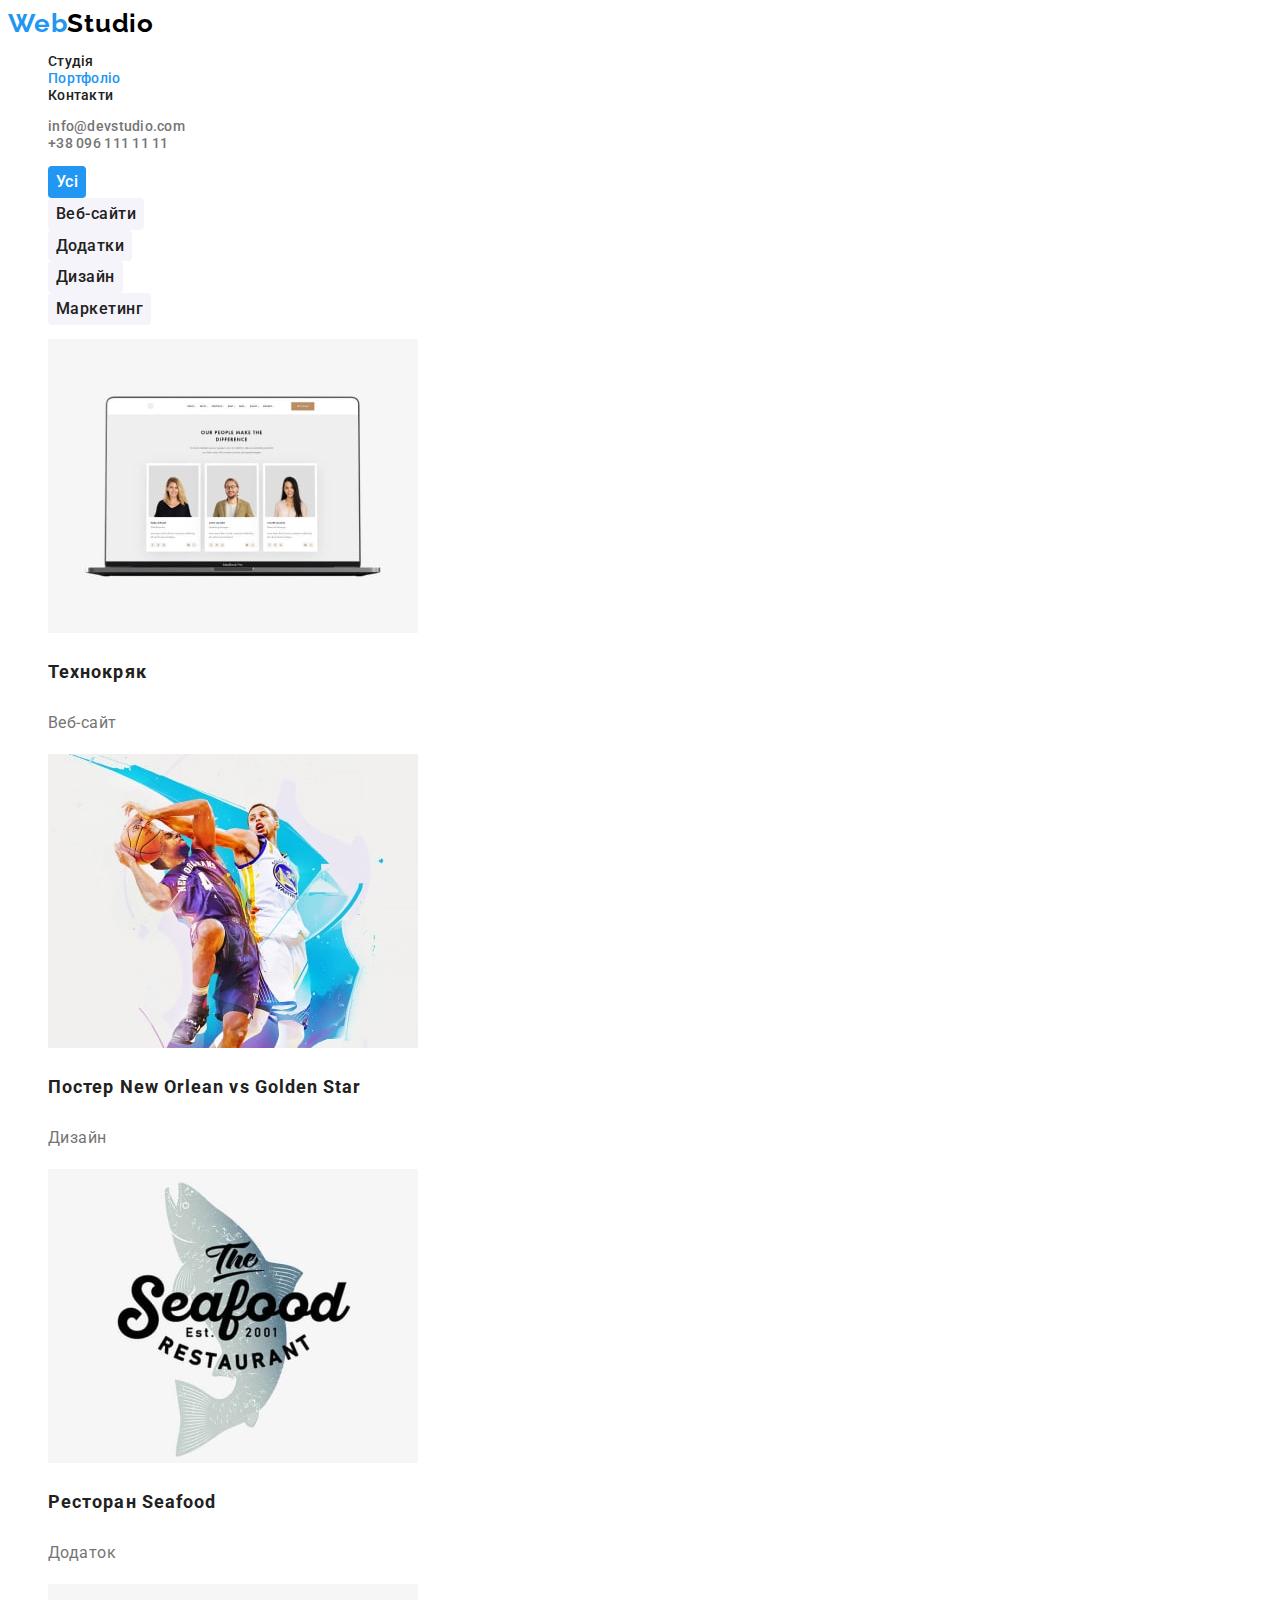
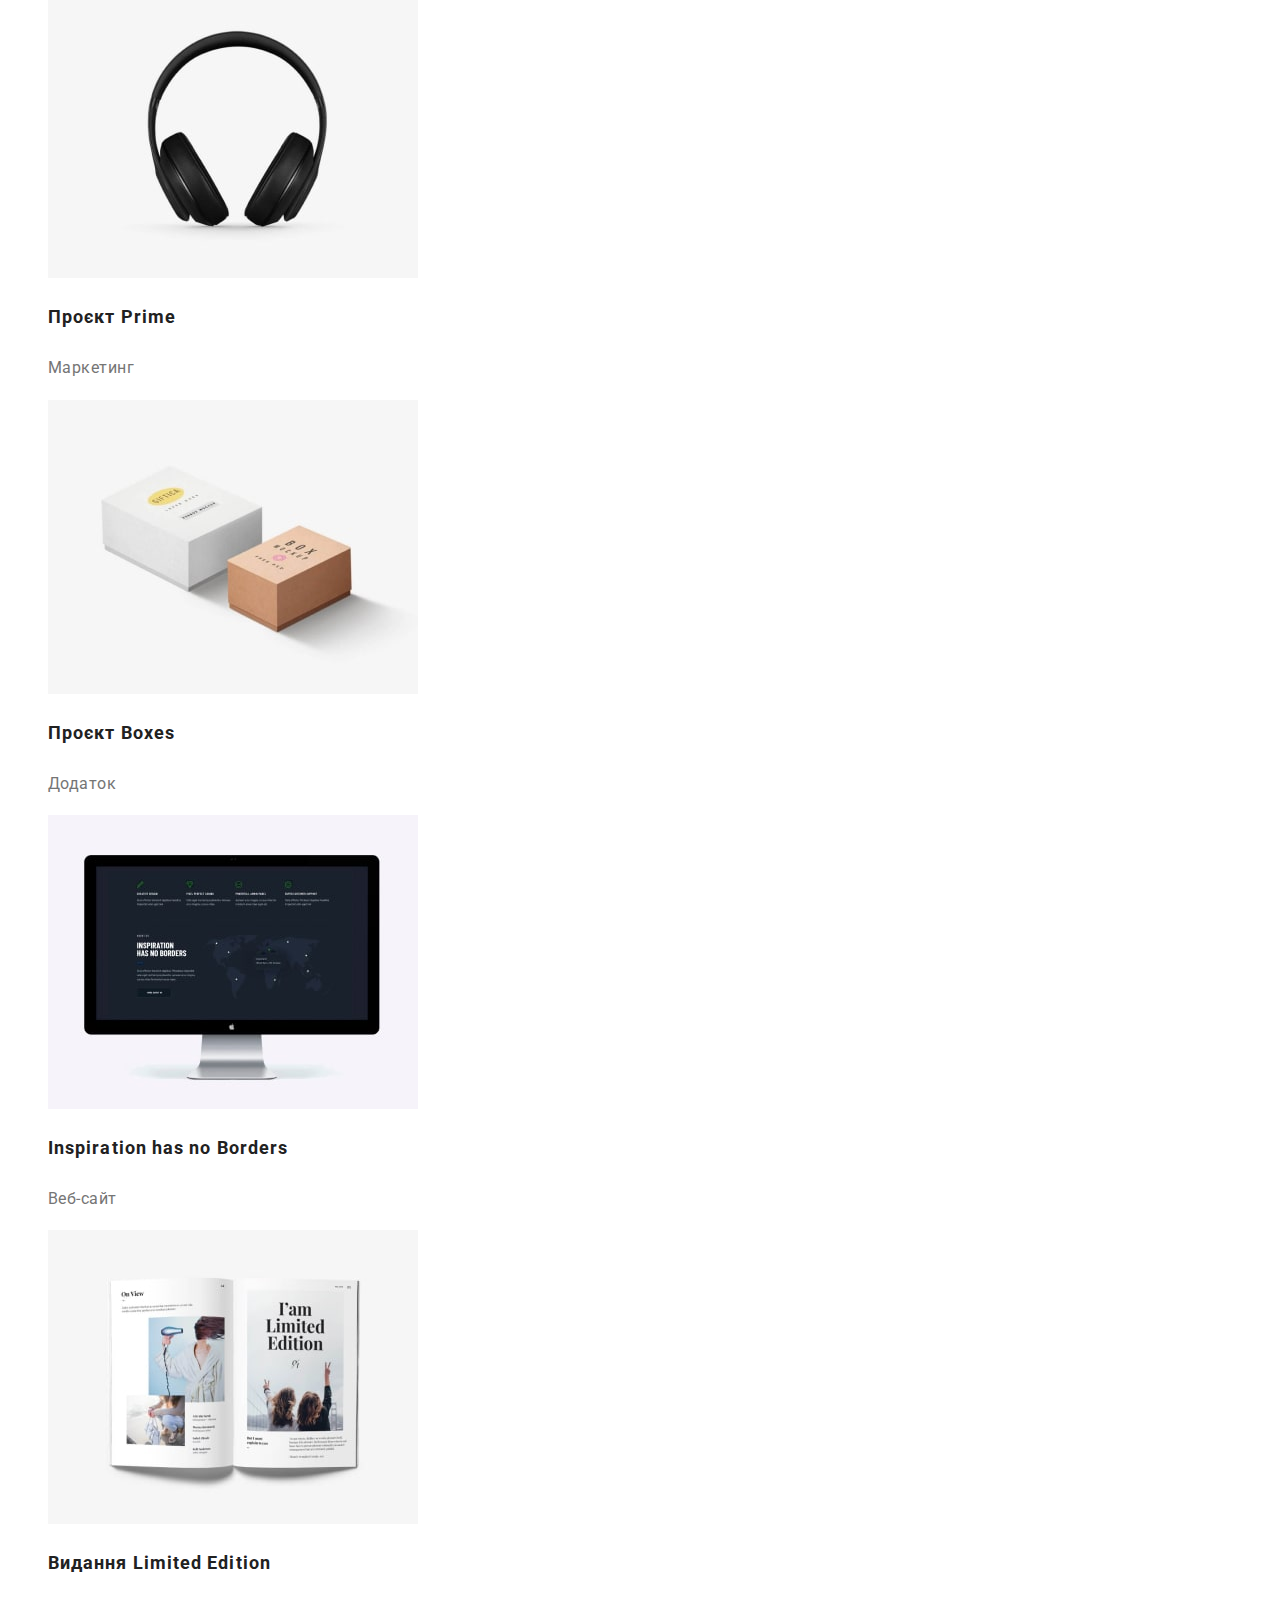
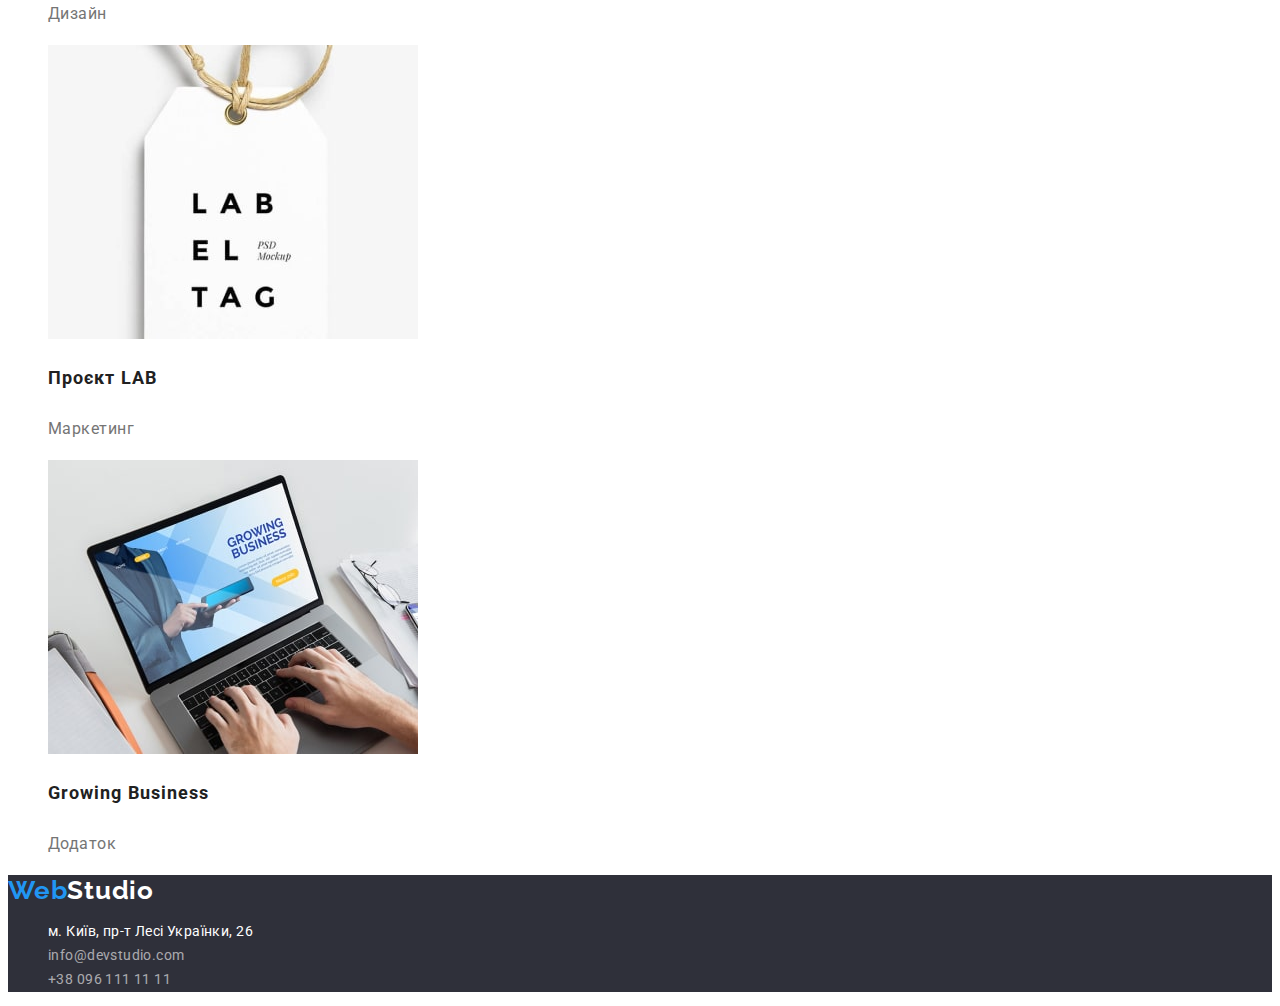
==== portfolio.html @ 42a75d91 "Initial commit" ====
<!DOCTYPE html>
<html lang="uk">
  <head>
    <meta charset="UTF-8" />
    <meta http-equiv="X-UA-Compatible" content="IE=edge" />
    <meta name="viewport" content="width=device-width, initial-scale=1.0" />
    <title>Portfolio</title>
    <link rel="preconnect" href="https://fonts.googleapis.com" />
    <link rel="preconnect" href="https://fonts.gstatic.com" crossorigin />
    <link
      href="https://fonts.googleapis.com/css2?family=Raleway:wght@700&family=Roboto:wght@400;500;700;900&display=swap"
      rel="stylesheet"
    />
    <link rel="stylesheet" href="./css/styles.css" />
  </head>
  <body>
    <!-- header -->

    <header class="header">
      <nav>
        <a class="logo link" href="./index.html"
          >Web<span class="logo-header">Studio</span></a
        >
        <ul class="nav-list list">
          <li class="nav-item">
            <a href="./index.html" class="nav-link link">Студія</a>
          </li>
          <li class="nav-item">
            <a href="./portfolio.html" class="nav-link link current"
              >Портфоліо</a
            >
          </li>
          <li class="nav-item">
            <a href="" class="nav-link link">Контакти</a>
          </li>
        </ul>
      </nav>

      <ul class="nav-list list">
        <li>
          <a href="mailto:info@devstudio.com" class="header-contacts link"
            >info@devstudio.com</a
          >
        </li>
        <li>
          <a href="tel:+380961111111" class="header-contacts link"
            >+38 096 111 11 11</a
          >
        </li>
      </ul>
    </header>

    <!-- main -->

    <main>
      <section class="filter-buttons">
        <h1 hidden>Buttons</h1>
        <ul class="nav-list list">
          <li><button class="filter-btn active" type="button">Усі</button></li>
          <li>
            <button class="filter-btn" type="button">Веб-сайти</button>
          </li>
          <li><button class="filter-btn" type="button">Додатки</button></li>
          <li><button class="filter-btn" type="button">Дизайн</button></li>
          <li><button class="filter-btn" type="button">Маркетинг</button></li>
        </ul>

        <ul class="nav-list list">
          <li>
            <img
              src="./images/portfolio/portfolio1.jpg"
              alt="portfolio"
              width="370"
              height="294"
            />
            <h3 class="filter-title">Технокряк</h3>
            <p class="filter-info">Веб-сайт</p>
          </li>
          <li>
            <img
              src="./images/portfolio/portfolio2.jpg"
              alt="portfolio"
              width="370"
              height="294"
            />
            <h3 lang="en" class="filter-title">
              Постер New Orlean vs Golden Star
            </h3>
            <p class="filter-info">Дизайн</p>
          </li>
          <li>
            <img
              src="./images/portfolio/portfolio3.jpg"
              alt="portfolio"
              width="370"
              height="294"
            />
            <h3 lang="en" class="filter-title">Ресторан Seafood</h3>
            <p class="filter-info">Додаток</p>
          </li>
          <li>
            <img
              src="./images/portfolio/portfolio4.jpg"
              alt="portfolio"
              width="370"
              height="294"
            />
            <h3 lang="en" class="filter-title">Проєкт Prime</h3>
            <p class="filter-info">Маркетинг</p>
          </li>
          <li>
            <img
              src="./images/portfolio/portfolio5.jpg"
              alt="portfolio"
              width="370"
              height="294"
            />
            <h3 lang="en" class="filter-title">Проєкт Boxes</h3>
            <p class="filter-info">Додаток</p>
          </li>
          <li>
            <img
              src="./images/portfolio/portfolio6.jpg"
              alt="portfolio"
              width="370"
              height="294"
            />
            <h3 lang="en" class="filter-title">Inspiration has no Borders</h3>
            <p class="filter-info">Веб-сайт</p>
          </li>
          <li>
            <img
              src="./images/portfolio/portfolio7.jpg"
              alt="portfolio"
              width="370"
              height="294"
            />
            <h3 lang="en" class="filter-title">Видання Limited Edition</h3>
            <p class="filter-info">Дизайн</p>
          </li>
          <li>
            <img
              src="./images/portfolio/portfolio8.jpg"
              alt="portfolio"
              width="370"
              height="294"
            />
            <h3 lang="en" class="filter-title">Проєкт LAB</h3>
            <p class="filter-info">Маркетинг</p>
          </li>
          <li>
            <img
              src="./images/portfolio/portfolio9.jpg"
              alt="portfolio"
              width="370"
              height="294"
            />
            <h3 lang="en" class="filter-title">Growing Business</h3>
            <p class="filter-info">Додаток</p>
          </li>
        </ul>
      </section>
    </main>

    <!-- footer -->

    <footer class="footer">
      <a class="logo link" href="./index.html"
        >Web<span class="logo-footer">Studio</span></a
      >
      <address style="font-style: normal">
        <ul class="nav-list list">
          <li>
            <a
              class="footer-address link"
              href="https://goo.gl/maps/vNX5dQd5ckoSvN4Q9"
              target="_blank"
              rel="noopener noreferrer nofollow"
              >м. Київ, пр-т Лесі Українки, 26</a
            >
          </li>

          <li>
            <a href="mailto:info@devstudio.com" class="footer-contacts link"
              >info@devstudio.com</a
            >
          </li>

          <li>
            <a href="tel:+380961111111" class="footer-contacts link"
              >+38 096 111 11 11</a
            >
          </li>
        </ul>
      </address>
    </footer>
  </body>
</html>
---- css/styles.css ----
/* -----------body-fonts---------- */

body {
  font-family: "Roboto", Verdana, sans-serif;
  color: var(--text-color);
  font-size: 14px;
  background-color: var(--hat-color);
}

:root {
  --attention-color: #2196f3;
  --text-color: #212121;
  --hat-color: #ffffff;
  --feature-color: #757575;
}

.list {
  list-style: none;
}

.link {
  text-decoration: none;
}
/* ----------body-fonts---------- */

/* ----------header---------- */

.header {
  background: var(--hat-color);
}

.logo {
  font-family: "Raleway";
  font-style: normal;
  font-weight: 700;
  font-size: 26px;
  line-height: 1.19;

  letter-spacing: 0.03em;

  color: var(--attention-color);
}

.logo-header {
  color: #000000;
}

.nav-link {
  font-weight: 500;
  line-height: 1.14;
  letter-spacing: 0.02em;

  color: var(--text-color);
}

.nav-link:hover,
.nav-link:focus,
.header-contacts:hover,
.header-contacts:focus,
.current {
  color: var(--attention-color);
}

.header-contacts {
  font-weight: 500;
  line-height: 1.14;
  letter-spacing: 0.02em;

  color: var(--feature-color);
}

/* ----------header---------- */

/* -------------hero----------- */

.hero {
  background: #2f303a;
}
.hero-title {
  font-weight: 900;
  font-size: 44px;
  line-height: 1.36;
  letter-spacing: 0.06em;
  text-transform: uppercase;

  color: var(--hat-color);
}

.hero-btn {
  font-weight: 700;
  font-size: 16px;
  line-height: 1.88;

  display: flex;
  align-items: center;
  text-align: center;
  letter-spacing: 0.06em;
  cursor: pointer;

  color: var(--hat-color);
}

.hero-btn {
  background: var(--attention-color);
  box-shadow: 0px 4px 4px rgba(0, 0, 0, 0.15);
  border-radius: 4px;
  border-color: transparent;
}

.hero-description-title {
  line-height: 1.14;
  font-size: 14px;
  letter-spacing: 0.03em;
  text-transform: uppercase;
}

.hero-description {
  line-height: 1.71;

  letter-spacing: 0.03em;

  color: var(--feature-color);
}
/* -------------hero----------- */

/* ----------occupation---------- */

.section-title {
  font-size: 36px;
  line-height: 1.16;
  text-align: center;
  letter-spacing: 0.03em;
}

/* ----------occupation---------- */

/* ----------team---------- */

.team-name {
  font-weight: 500;
  font-size: 16px;
  line-height: 1.18;
  letter-spacing: 0.03em;
}

.team-position {
  font-size: 16px;
  line-height: 1.18;
  letter-spacing: 0.03em;

  color: var(--feature-color);
}

/* ----------team---------- */

/* ----------footer---------- */

.footer {
  background: #2f303a;
}

.logo-footer {
  color: var(--hat-color);
}

.footer-address {
  line-height: 1.71;

  letter-spacing: 0.03em;

  color: var(--hat-color);
}
.footer-contacts {
  line-height: 1.71;

  letter-spacing: 0.03em;

  color: rgba(255, 255, 255, 0.6);
}

.nav-link:hover,
.nav-link:focus,
.footer-contacts:hover,
.footer-contacts:focus {
  color: var(--attention-color);
}

/* ----------footer---------- */

/* ----------portfolio-html---------- */

.filter-btn {
  font-family: "Roboto", sans-serif;
  font-weight: 500;
  font-size: 16px;
  line-height: 1.62;

  text-align: center;
  letter-spacing: 0.03em;
  cursor: pointer;

  color: var(--text-color);
  background: #f5f4fa;
  border-radius: 4px;
  border-color: transparent;
}

.filter-btn:hover,
.filter-btn:focus {
  background: var(--attention-color);
  color: var(--hat-color);
}
.filter-title {
  font-size: 18px;
  line-height: 2;

  letter-spacing: 0.06em;
}

.filter-info {
  font-size: 16px;
  line-height: 1.88;

  letter-spacing: 0.03em;

  color: var(--feature-color);
}

.filter-btn.active {
  background-color: var(--attention-color);
  color: var(--hat-color);
}
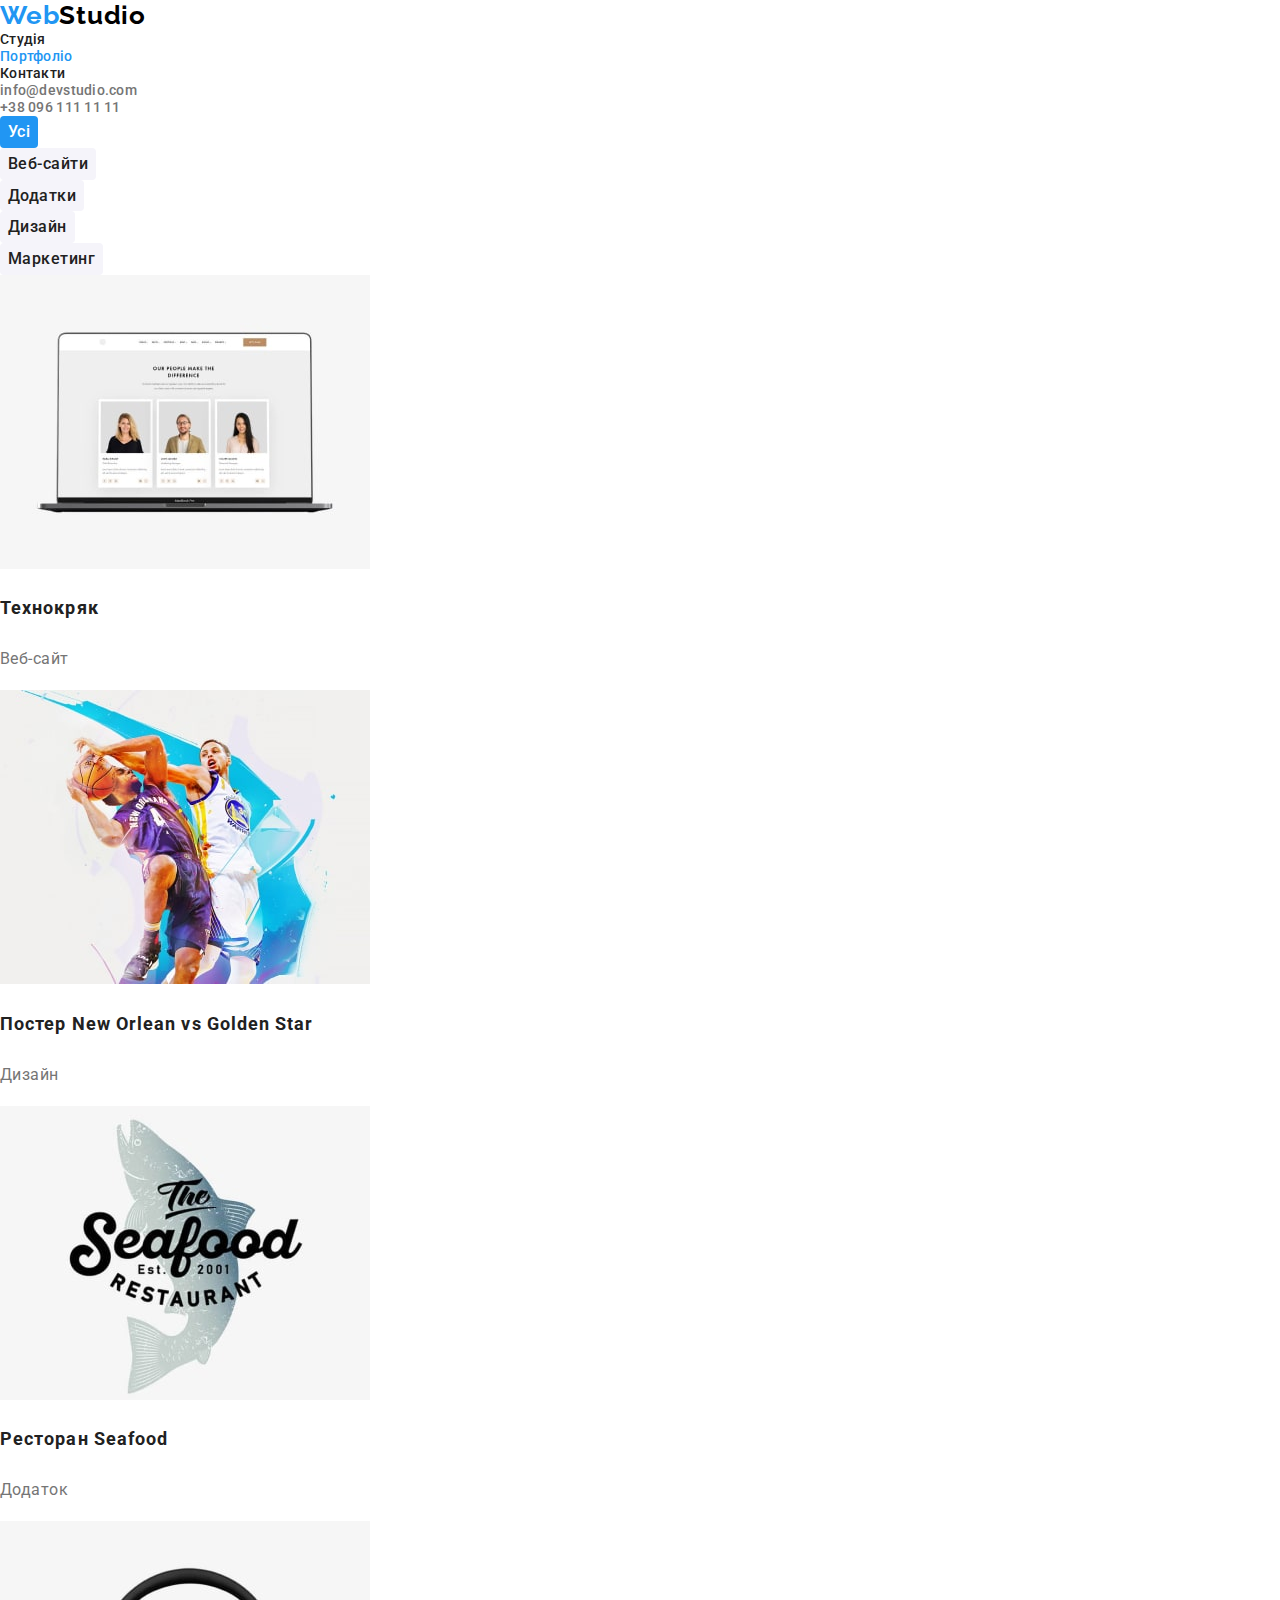
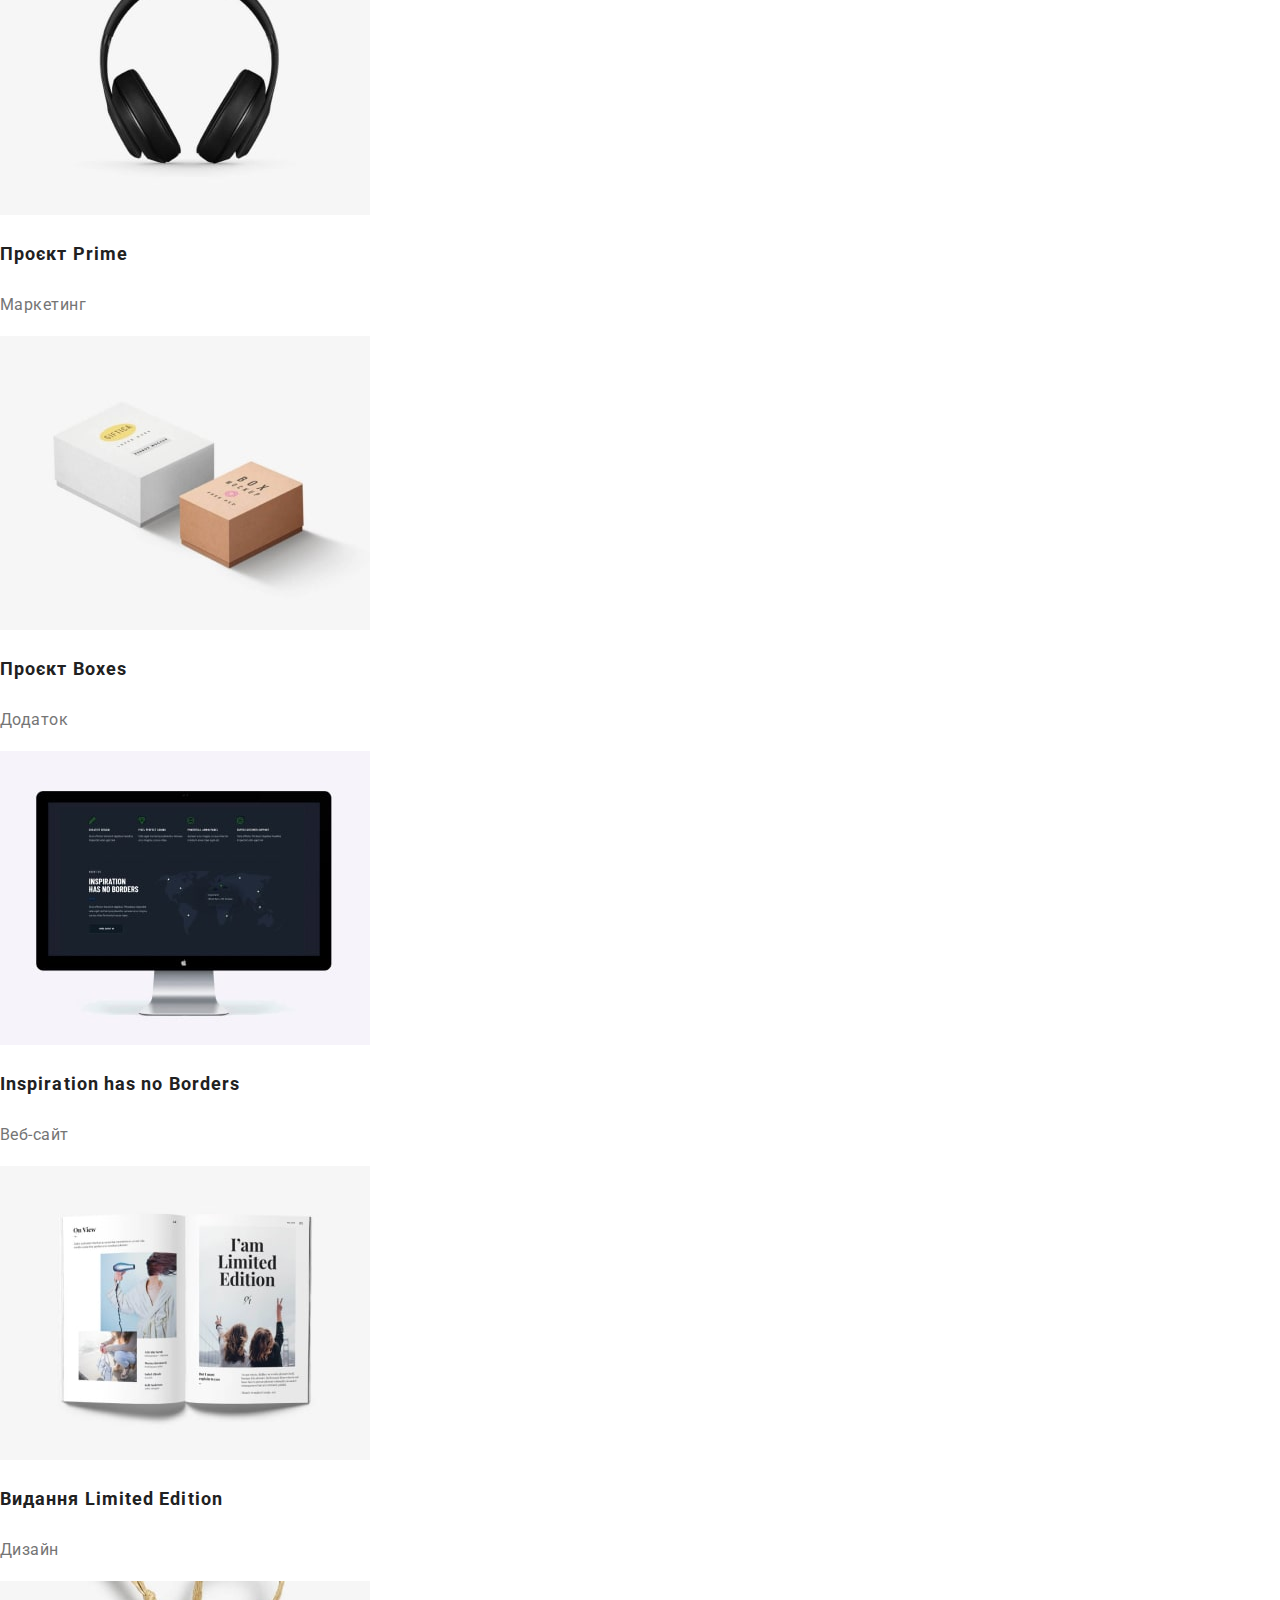
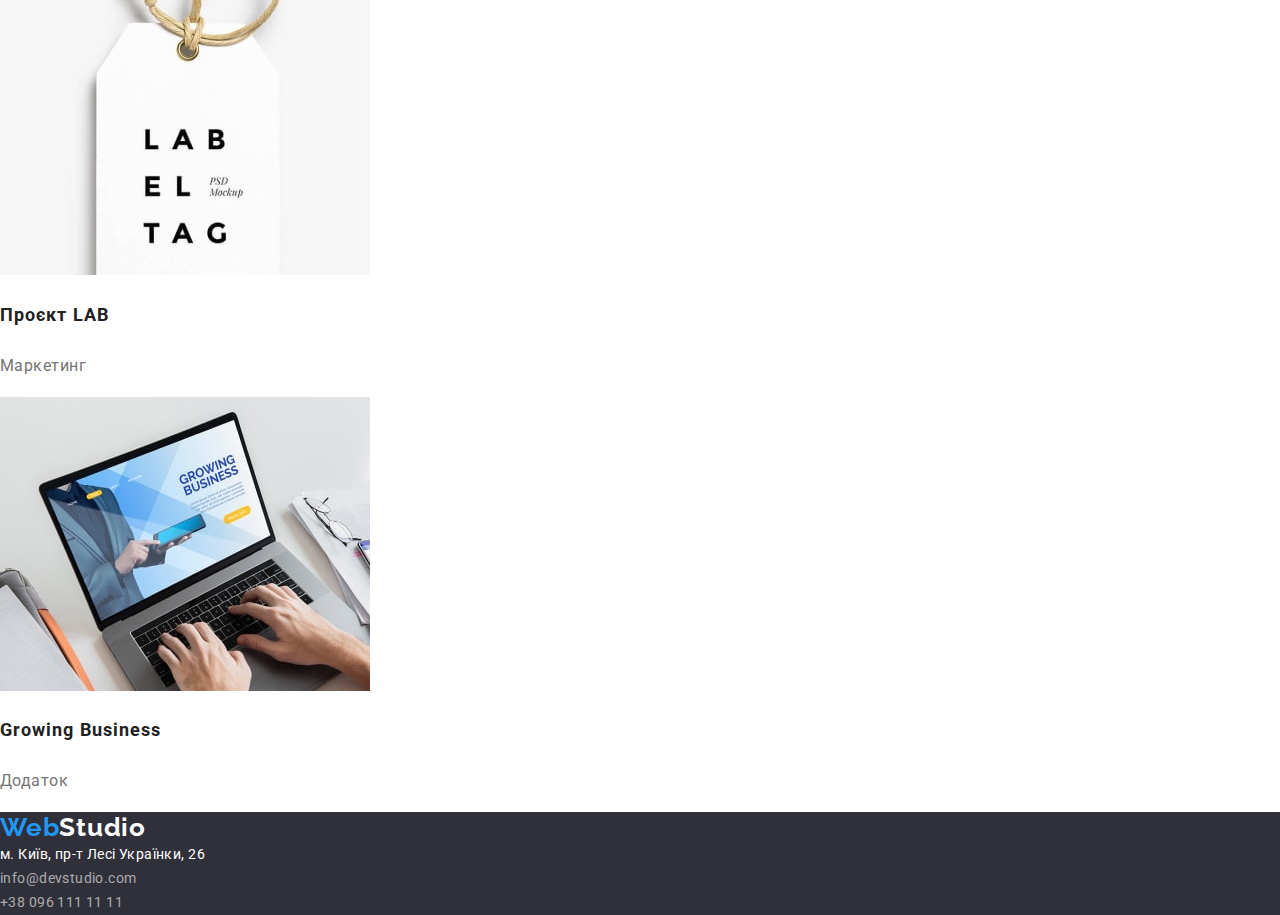
==== commit a23f66c7: "work with div" ====
--- a/portfolio.html
+++ b/portfolio.html
@@ -11,8 +11,15 @@
       href="https://fonts.googleapis.com/css2?family=Raleway:wght@700&family=Roboto:wght@400;500;700;900&display=swap"
       rel="stylesheet"
     />
+    <link
+      rel="stylesheet"
+      href="https://cdnjs.cloudflare.com/ajax/libs/modern-normalize/1.1.0/modern-normalize.min.css"
+    />
     <link rel="stylesheet" href="./css/styles.css" />
   </head>
+
+  <!-- body -->
+
   <body>
     <!-- header -->
 
--- a/css/styles.css
+++ b/css/styles.css
@@ -1,4 +1,13 @@
 /* -----------body-fonts---------- */
+html {
+  box-sizing: border-box;
+}
+
+*,
+*::before,
+*::after {
+  box-sizing: inherit;
+}
 
 body {
   font-family: "Roboto", Verdana, sans-serif;
@@ -15,6 +24,8 @@
 }
 
 .list {
+  padding: 0;
+  margin: 0;
   list-style: none;
 }
 
@@ -75,8 +86,11 @@
 
 .hero {
   background: #2f303a;
+  text-align: center;
 }
 .hero-title {
+  margin-top: 0px;
+  margin-bottom: 30px;
   font-weight: 900;
   font-size: 44px;
   line-height: 1.36;
@@ -87,6 +101,7 @@
 }
 
 .hero-btn {
+  margin-bottom: 294px;
   font-weight: 700;
   font-size: 16px;
   line-height: 1.88;
@@ -99,6 +114,14 @@
 
   color: var(--hat-color);
 }
+
+.container {
+  width: 1200px;
+  margin: auto;
+  padding-left: 15px;
+  padding-right: 15px;
+}
+
 
 .hero-btn {
   background: var(--attention-color);
@@ -108,6 +131,8 @@
 }
 
 .hero-description-title {
+  margin-top: 0;
+  margin-bottom: 10;
   line-height: 1.14;
   font-size: 14px;
   letter-spacing: 0.03em;
@@ -115,6 +140,8 @@
 }
 
 .hero-description {
+  margin-top: 0;
+  margin-bottom: 0;
   line-height: 1.71;
 
   letter-spacing: 0.03em;
@@ -126,6 +153,8 @@
 /* ----------occupation---------- */
 
 .section-title {
+  margin-top: 0;
+  margin-bottom: 50;
   font-size: 36px;
   line-height: 1.16;
   text-align: center;
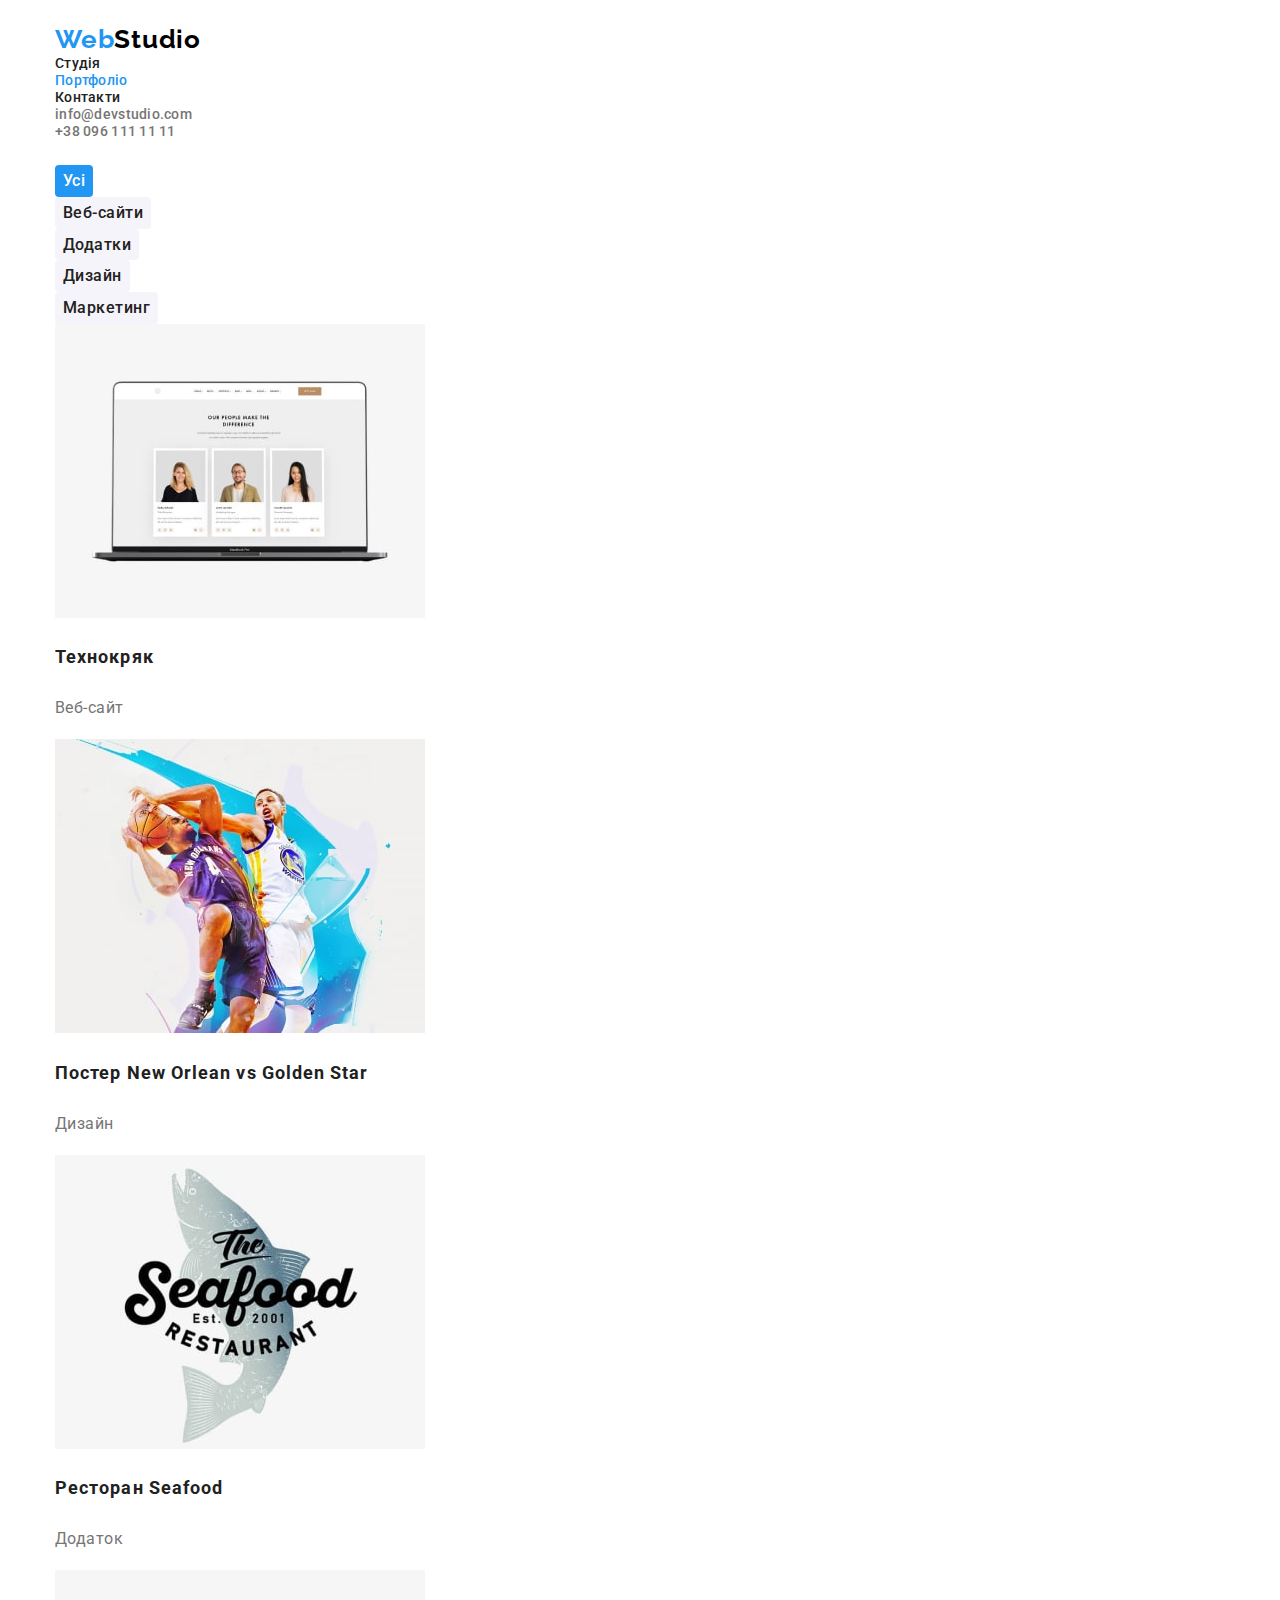
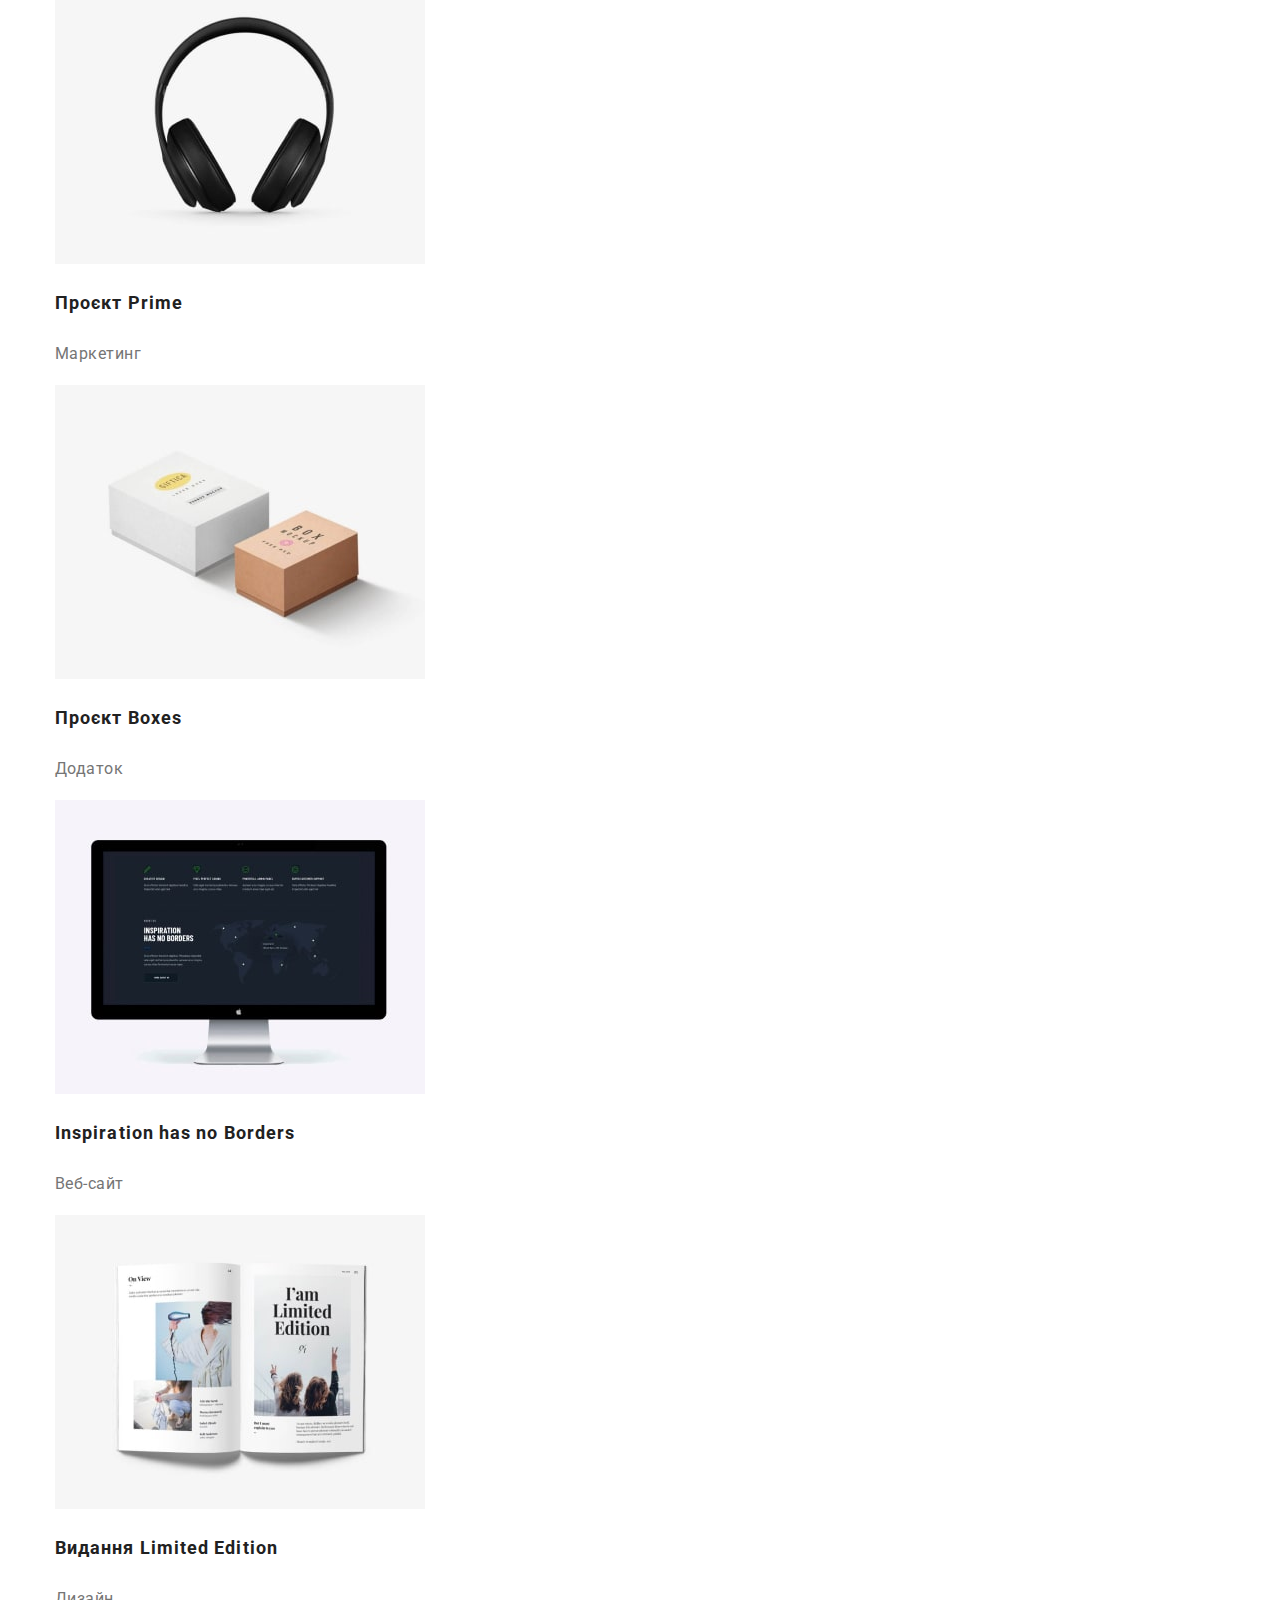
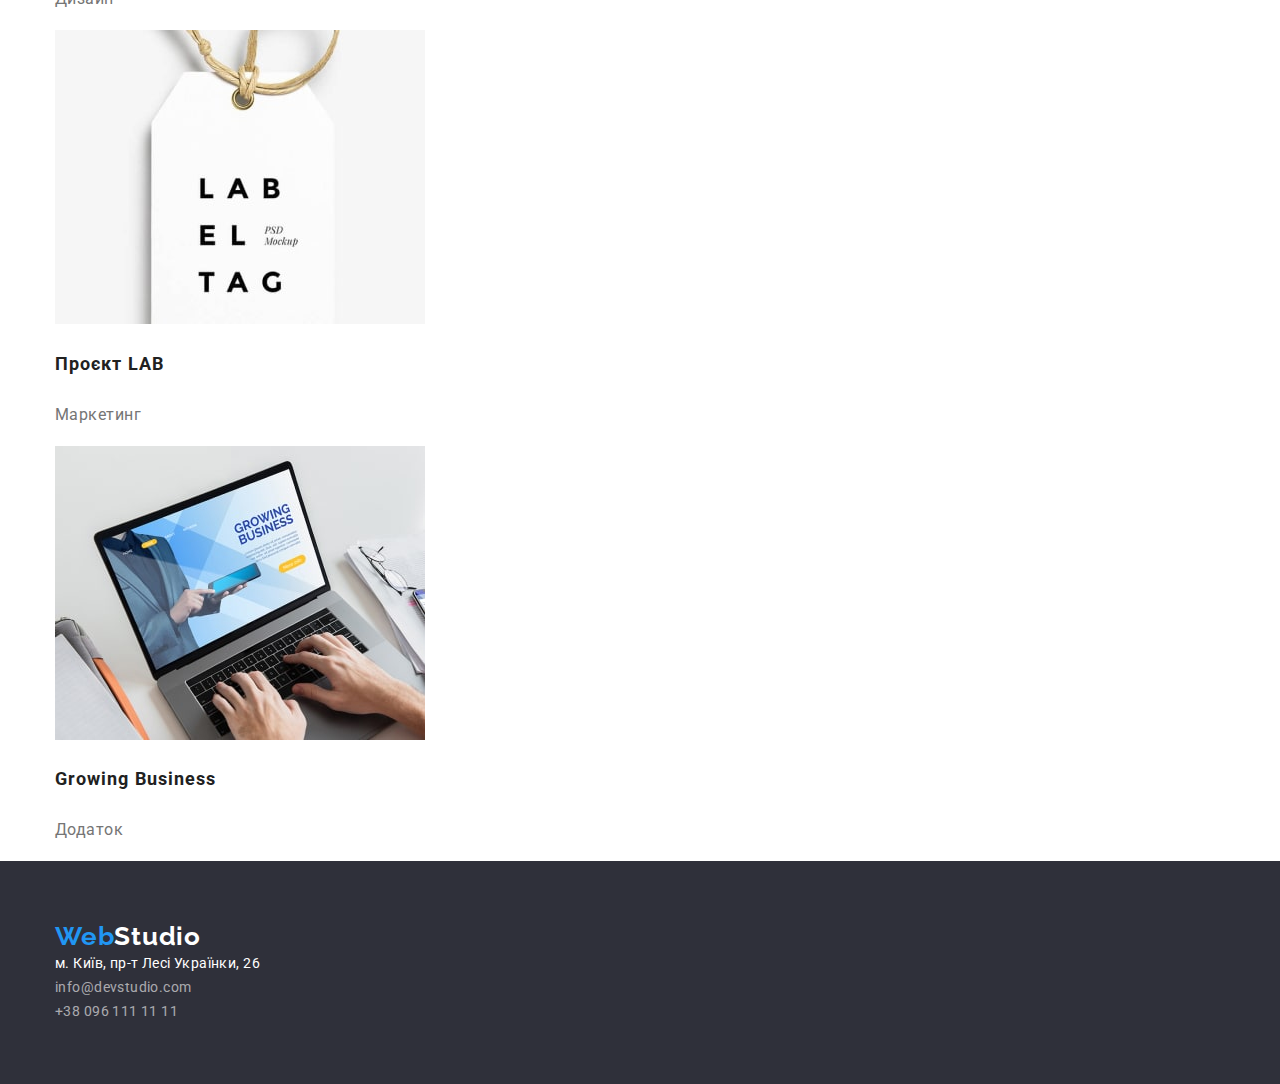
==== commit 2ad5500f: "add div portfolio" ====
--- a/portfolio.html
+++ b/portfolio.html
@@ -24,37 +24,39 @@
     <!-- header -->
 
     <header class="header">
-      <nav>
-        <a class="logo link" href="./index.html"
-          >Web<span class="logo-header">Studio</span></a
-        >
+      <div class="container">
+        <nav>
+          <a class="logo link" href="./index.html"
+            >Web<span class="logo-header">Studio</span></a
+          >
+          <ul class="nav-list list">
+            <li class="nav-item">
+              <a href="./index.html" class="nav-link link">Студія</a>
+            </li>
+            <li class="nav-item">
+              <a href="./portfolio.html" class="nav-link link current"
+                >Портфоліо</a
+              >
+            </li>
+            <li class="nav-item">
+              <a href="" class="nav-link link">Контакти</a>
+            </li>
+          </ul>
+        </nav>
+
         <ul class="nav-list list">
-          <li class="nav-item">
-            <a href="./index.html" class="nav-link link">Студія</a>
-          </li>
-          <li class="nav-item">
-            <a href="./portfolio.html" class="nav-link link current"
-              >Портфоліо</a
+          <li>
+            <a href="mailto:info@devstudio.com" class="header-contacts link"
+              >info@devstudio.com</a
             >
           </li>
-          <li class="nav-item">
-            <a href="" class="nav-link link">Контакти</a>
+          <li>
+            <a href="tel:+380961111111" class="header-contacts link"
+              >+38 096 111 11 11</a
+            >
           </li>
         </ul>
-      </nav>
-
-      <ul class="nav-list list">
-        <li>
-          <a href="mailto:info@devstudio.com" class="header-contacts link"
-            >info@devstudio.com</a
-          >
-        </li>
-        <li>
-          <a href="tel:+380961111111" class="header-contacts link"
-            >+38 096 111 11 11</a
-          >
-        </li>
-      </ul>
+      </div>
     </header>
 
     <!-- main -->
@@ -62,17 +64,21 @@
     <main>
       <section class="filter-buttons">
         <h1 hidden>Buttons</h1>
-        <ul class="nav-list list">
-          <li><button class="filter-btn active" type="button">Усі</button></li>
-          <li>
-            <button class="filter-btn" type="button">Веб-сайти</button>
-          </li>
-          <li><button class="filter-btn" type="button">Додатки</button></li>
-          <li><button class="filter-btn" type="button">Дизайн</button></li>
-          <li><button class="filter-btn" type="button">Маркетинг</button></li>
-        </ul>
-
-        <ul class="nav-list list">
+        <div class="container">
+          <ul class="nav-list list">
+            <li>
+              <button class="filter-btn active" type="button">Усі</button>
+            </li>
+            <li>
+              <button class="filter-btn" type="button">Веб-сайти</button>
+            </li>
+            <li><button class="filter-btn" type="button">Додатки</button></li>
+            <li><button class="filter-btn" type="button">Дизайн</button></li>
+            <li><button class="filter-btn" type="button">Маркетинг</button></li>
+          </ul>
+        </div>
+
+        <ul class="nav-list list container">
           <li>
             <img
               src="./images/portfolio/portfolio1.jpg"
@@ -172,34 +178,36 @@
     <!-- footer -->
 
     <footer class="footer">
-      <a class="logo link" href="./index.html"
-        >Web<span class="logo-footer">Studio</span></a
-      >
-      <address style="font-style: normal">
-        <ul class="nav-list list">
-          <li>
-            <a
-              class="footer-address link"
-              href="https://goo.gl/maps/vNX5dQd5ckoSvN4Q9"
-              target="_blank"
-              rel="noopener noreferrer nofollow"
-              >м. Київ, пр-т Лесі Українки, 26</a
-            >
-          </li>
-
-          <li>
-            <a href="mailto:info@devstudio.com" class="footer-contacts link"
-              >info@devstudio.com</a
-            >
-          </li>
-
-          <li>
-            <a href="tel:+380961111111" class="footer-contacts link"
-              >+38 096 111 11 11</a
-            >
-          </li>
-        </ul>
-      </address>
+      <div class="container">
+        <a class="logo link" href="./index.html"
+          >Web<span class="logo-footer">Studio</span></a
+        >
+        <address style="font-style: normal">
+          <ul class="nav-list list">
+            <li>
+              <a
+                class="footer-address link"
+                href="https://goo.gl/maps/vNX5dQd5ckoSvN4Q9"
+                target="_blank"
+                rel="noopener noreferrer nofollow"
+                >м. Київ, пр-т Лесі Українки, 26</a
+              >
+            </li>
+
+            <li>
+              <a href="mailto:info@devstudio.com" class="footer-contacts link"
+                >info@devstudio.com</a
+              >
+            </li>
+
+            <li>
+              <a href="tel:+380961111111" class="footer-contacts link"
+                >+38 096 111 11 11</a
+              >
+            </li>
+          </ul>
+        </address>
+      </div>
     </footer>
   </body>
 </html>
--- a/css/styles.css
+++ b/css/styles.css
@@ -21,6 +21,7 @@
   --text-color: #212121;
   --hat-color: #ffffff;
   --feature-color: #757575;
+  --background-section: #2f303a;
 }
 
 .list {
@@ -85,7 +86,7 @@
 /* -------------hero----------- */
 
 .hero {
-  background: #2f303a;
+  background: var(--background-section);
   text-align: center;
 }
 .hero-title {
@@ -116,10 +117,16 @@
 }
 
 .container {
+  outline: tomato;
   width: 1200px;
   margin: auto;
   padding-left: 15px;
   padding-right: 15px;
+}
+
+.header>.container {
+      padding-top: 24px;
+      padding-bottom: 25px;
 }
 
 
@@ -132,7 +139,7 @@
 
 .hero-description-title {
   margin-top: 0;
-  margin-bottom: 10;
+  margin-bottom: 10px;
   line-height: 1.14;
   font-size: 14px;
   letter-spacing: 0.03em;
@@ -154,7 +161,7 @@
 
 .section-title {
   margin-top: 0;
-  margin-bottom: 50;
+  margin-bottom: 50px;
   font-size: 36px;
   line-height: 1.16;
   text-align: center;
@@ -185,7 +192,12 @@
 /* ----------footer---------- */
 
 .footer {
-  background: #2f303a;
+  background: var(--background-section);
+}
+
+.footer>.container {
+  padding-top: 60px;
+  padding-bottom: 60px;
 }
 
 .logo-footer {
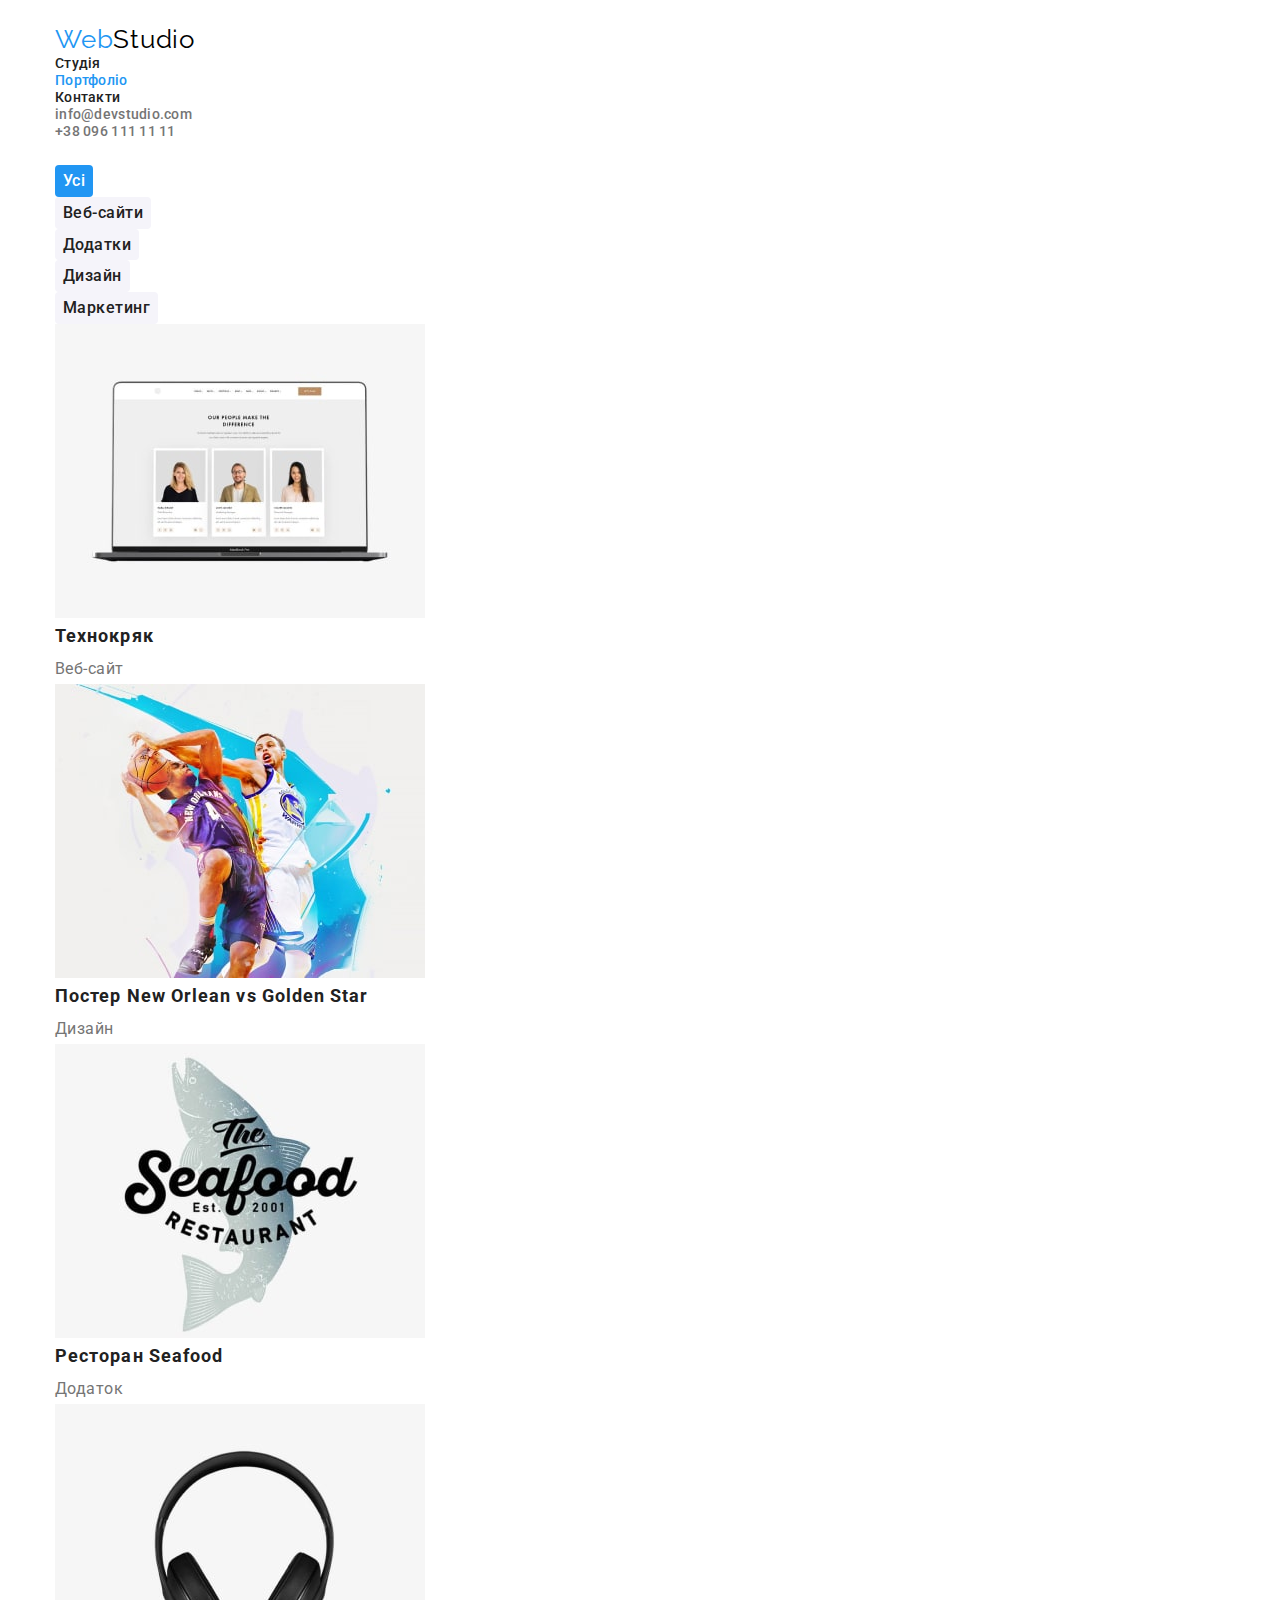
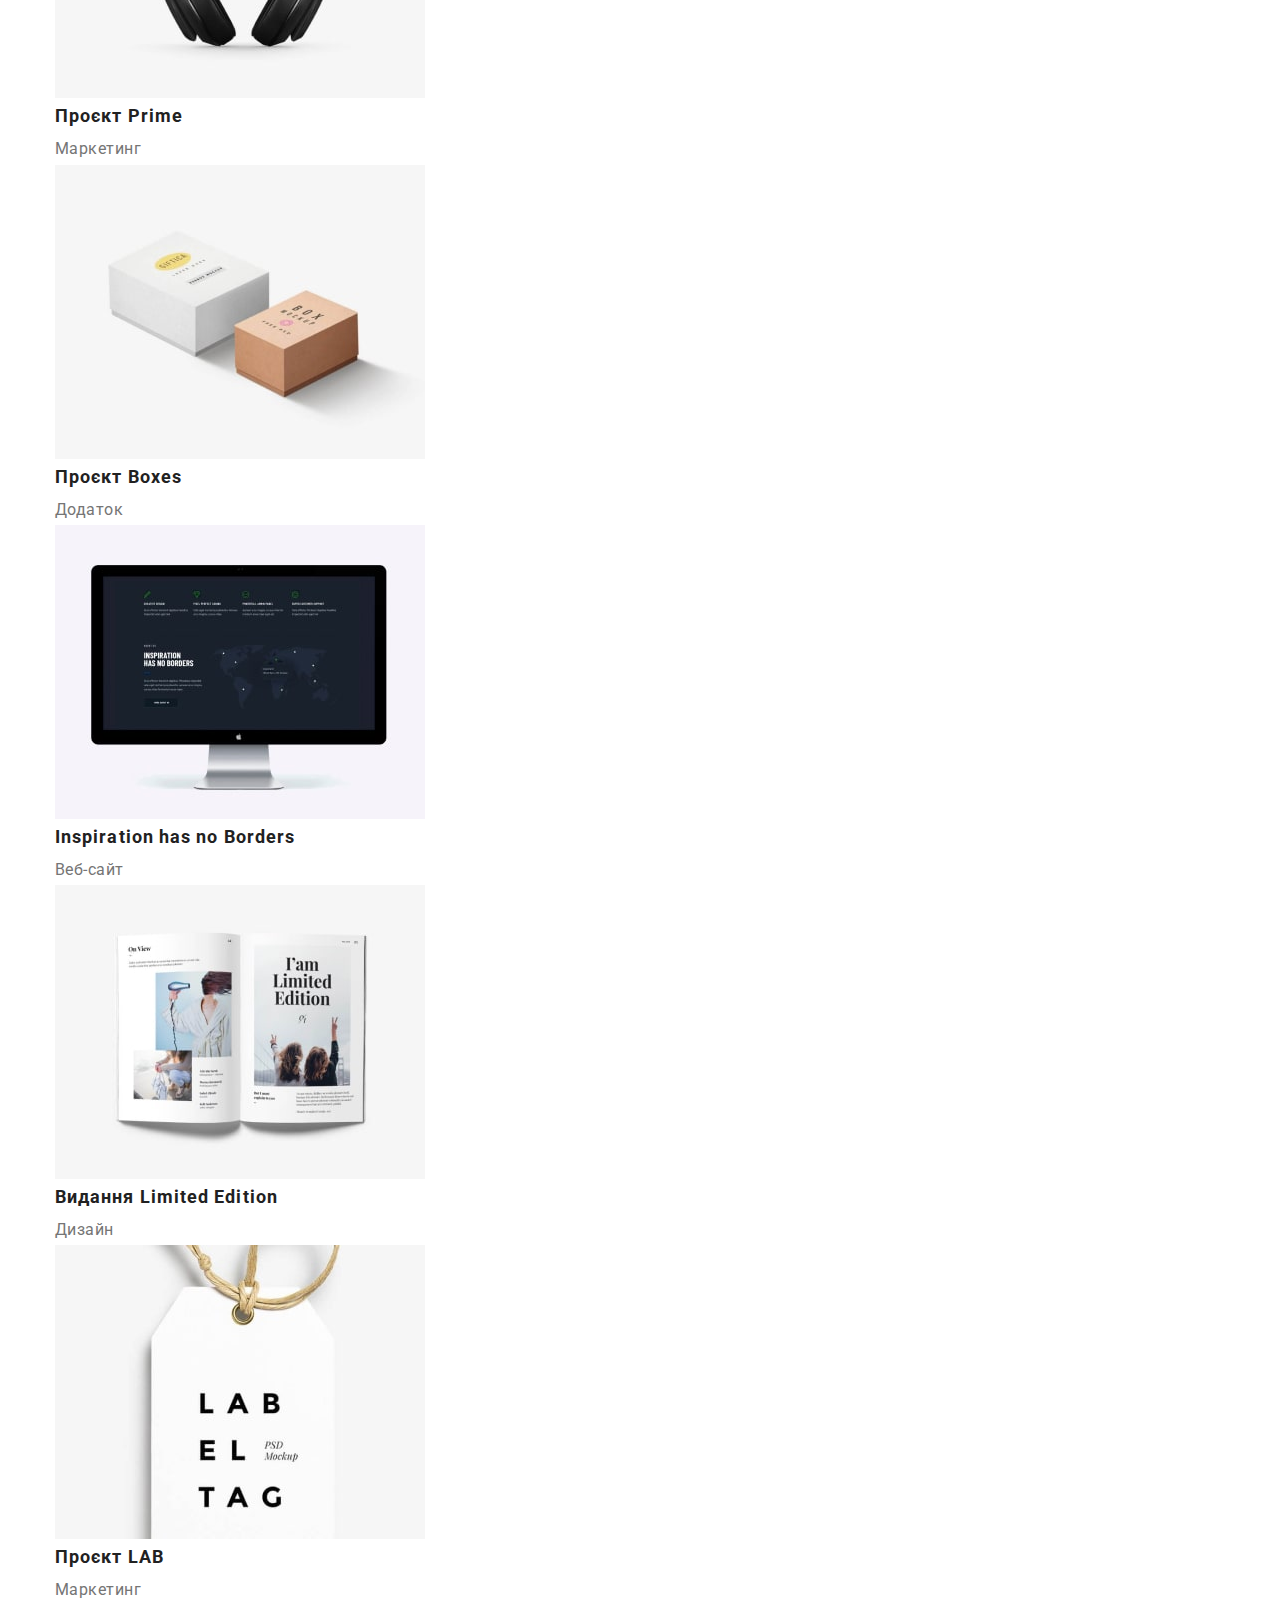
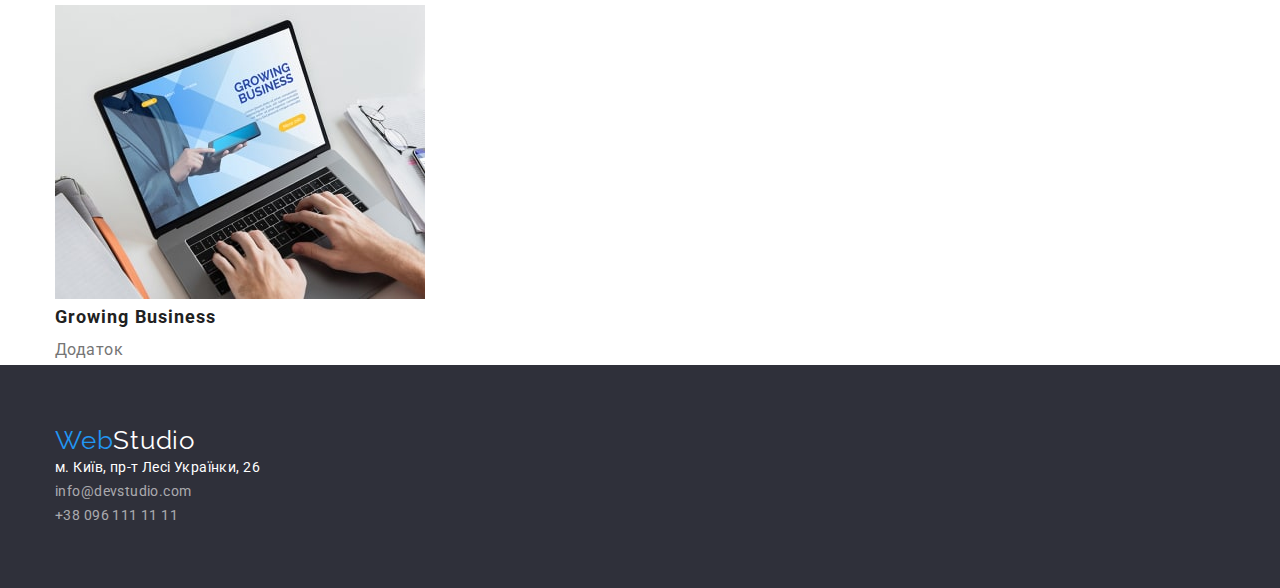
==== commit 25326c87: "correction root" ====
--- a/portfolio.html
+++ b/portfolio.html
@@ -63,7 +63,7 @@
 
     <main>
       <section class="filter-buttons">
-        <h1 hidden>Buttons</h1>
+        <h1 class="visually-hidden">Buttons</h1>
         <div class="container">
           <ul class="nav-list list">
             <li>
--- a/css/styles.css
+++ b/css/styles.css
@@ -1,21 +1,3 @@
-/* -----------body-fonts---------- */
-html {
-  box-sizing: border-box;
-}
-
-*,
-*::before,
-*::after {
-  box-sizing: inherit;
-}
-
-body {
-  font-family: "Roboto", Verdana, sans-serif;
-  color: var(--text-color);
-  font-size: 14px;
-  background-color: var(--hat-color);
-}
-
 :root {
   --attention-color: #2196f3;
   --text-color: #212121;
@@ -24,6 +6,24 @@
   --background-section: #2f303a;
 }
 
+body {
+  font-family: "Roboto", Verdana, sans-serif;
+  color: var(--text-color);
+  font-size: 14px;
+  background-color: var(--hat-color);
+}
+
+/* reset */
+h1,
+h2,
+h3,
+h4,
+h5,
+h6,
+p {
+  margin: 0;
+}
+
 .list {
   padding: 0;
   margin: 0;
@@ -32,8 +32,42 @@
 
 .link {
   text-decoration: none;
-}
-/* ----------body-fonts---------- */
+  color: inherit;
+}
+
+img {
+  display: block;
+  max-width: 100%;
+  height: auto;
+}
+
+address {
+  font-style: normal;
+}
+
+/* components */
+
+.container {
+  outline: tomato;
+  width: 1200px;
+  margin: auto;
+  padding-left: 15px;
+  padding-right: 15px;
+}
+
+.visually-hidden {
+  position: absolute;
+  width: 1px;
+  height: 1px;
+  margin: -1px;
+  border: 0;
+  padding: 0;
+
+  white-space: nowrap;
+  clip-path: inset(100%);
+  clip: rect(0 0 0 0);
+  overflow: hidden;
+}
 
 /* ----------header---------- */
 
@@ -43,13 +77,9 @@
 
 .logo {
   font-family: "Raleway";
-  font-style: normal;
-  font-weight: 700;
   font-size: 26px;
   line-height: 1.19;
-
-  letter-spacing: 0.03em;
-
+  letter-spacing: 0.03em;
   color: var(--attention-color);
 }
 
@@ -73,6 +103,11 @@
   color: var(--attention-color);
 }
 
+.header-nav {
+  display: flex;
+  align-items: center;
+}
+
 .header-contacts {
   font-weight: 500;
   line-height: 1.14;
@@ -90,7 +125,6 @@
   text-align: center;
 }
 .hero-title {
-  margin-top: 0px;
   margin-bottom: 30px;
   font-weight: 900;
   font-size: 44px;
@@ -106,29 +140,18 @@
   font-weight: 700;
   font-size: 16px;
   line-height: 1.88;
-
   display: flex;
   align-items: center;
   text-align: center;
   letter-spacing: 0.06em;
   cursor: pointer;
-
-  color: var(--hat-color);
-}
-
-.container {
-  outline: tomato;
-  width: 1200px;
-  margin: auto;
-  padding-left: 15px;
-  padding-right: 15px;
-}
-
-.header>.container {
-      padding-top: 24px;
-      padding-bottom: 25px;
-}
-
+  color: var(--hat-color);
+}
+
+.header > .container {
+  padding-top: 24px;
+  padding-bottom: 25px;
+}
 
 .hero-btn {
   background: var(--attention-color);
@@ -138,7 +161,6 @@
 }
 
 .hero-description-title {
-  margin-top: 0;
   margin-bottom: 10px;
   line-height: 1.14;
   font-size: 14px;
@@ -147,12 +169,8 @@
 }
 
 .hero-description {
-  margin-top: 0;
-  margin-bottom: 0;
   line-height: 1.71;
-
-  letter-spacing: 0.03em;
-
+  letter-spacing: 0.03em;
   color: var(--feature-color);
 }
 /* -------------hero----------- */
@@ -160,7 +178,6 @@
 /* ----------occupation---------- */
 
 .section-title {
-  margin-top: 0;
   margin-bottom: 50px;
   font-size: 36px;
   line-height: 1.16;
@@ -195,7 +212,7 @@
   background: var(--background-section);
 }
 
-.footer>.container {
+.footer > .container {
   padding-top: 60px;
   padding-bottom: 60px;
 }
@@ -206,11 +223,10 @@
 
 .footer-address {
   line-height: 1.71;
-
-  letter-spacing: 0.03em;
-
-  color: var(--hat-color);
-}
+  letter-spacing: 0.03em;
+  color: var(--hat-color);
+}
+
 .footer-contacts {
   line-height: 1.71;
 
@@ -235,11 +251,9 @@
   font-weight: 500;
   font-size: 16px;
   line-height: 1.62;
-
   text-align: center;
   letter-spacing: 0.03em;
   cursor: pointer;
-
   color: var(--text-color);
   background: #f5f4fa;
   border-radius: 4px;
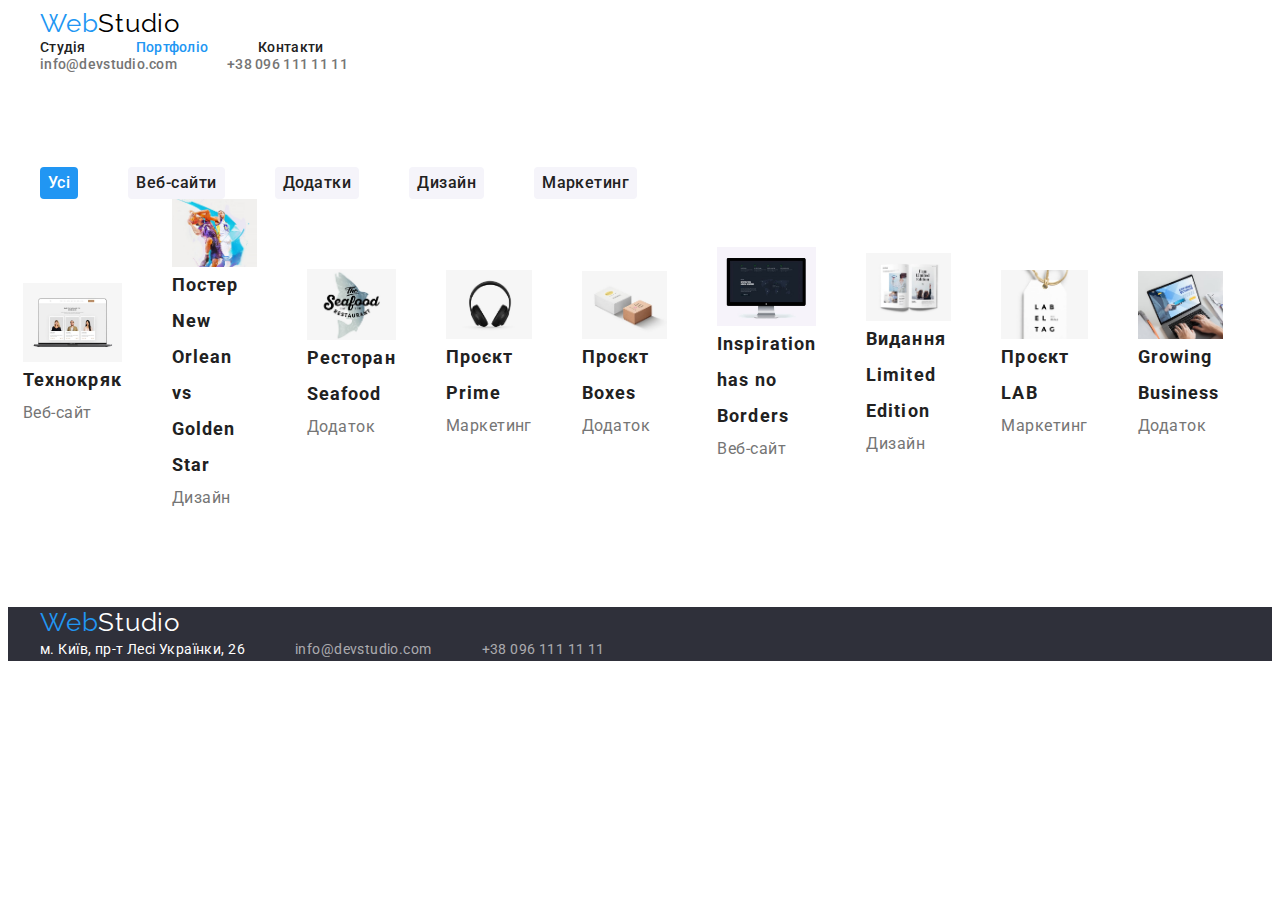
==== commit bf825ee4: "add styles" ====
--- a/portfolio.html
+++ b/portfolio.html
@@ -4,17 +4,27 @@
     <meta charset="UTF-8" />
     <meta http-equiv="X-UA-Compatible" content="IE=edge" />
     <meta name="viewport" content="width=device-width, initial-scale=1.0" />
+
     <title>Portfolio</title>
+
+    <!-- font famaly -->
     <link rel="preconnect" href="https://fonts.googleapis.com" />
     <link rel="preconnect" href="https://fonts.gstatic.com" crossorigin />
     <link
       href="https://fonts.googleapis.com/css2?family=Raleway:wght@700&family=Roboto:wght@400;500;700;900&display=swap"
       rel="stylesheet"
     />
+
+    <!-- normalize -->
     <link
       rel="stylesheet"
       href="https://cdnjs.cloudflare.com/ajax/libs/modern-normalize/1.1.0/modern-normalize.min.css"
+      integrity="sha512-wpPYUAdjBVSE4KJnH1VR1HeZfpl1ub8YT/NKx4PuQ5NmX2tKuGu6U/JRp5y+Y8XG2tV+wKQpNHVUX03MfMFn9Q=="
+      crossorigin="anonymous"
+      referrerpolicy="no-referrer"
     />
+
+    <!-- base style -->
     <link rel="stylesheet" href="./css/styles.css" />
   </head>
 
@@ -61,7 +71,7 @@
 
     <!-- main -->
 
-    <main>
+    <main class="section">
       <section class="filter-buttons">
         <h1 class="visually-hidden">Buttons</h1>
         <div class="container">
--- a/css/styles.css
+++ b/css/styles.css
@@ -48,11 +48,21 @@
 /* components */
 
 .container {
-  outline: tomato;
   width: 1200px;
-  margin: auto;
-  padding-left: 15px;
-  padding-right: 15px;
+  margin: 0 auto;
+  padding: 0 15px;
+}
+
+.section {
+  padding: 94px 0;
+}
+
+.section-title {
+  margin-bottom: 50px;
+  font-size: 36px;
+  line-height: 1.16;
+  text-align: center;
+  letter-spacing: 0.03em;
 }
 
 .visually-hidden {
@@ -72,7 +82,7 @@
 /* ----------header---------- */
 
 .header {
-  background: var(--hat-color);
+  background-color: var(--hat-color);
 }
 
 .logo {
@@ -80,6 +90,7 @@
   font-size: 26px;
   line-height: 1.19;
   letter-spacing: 0.03em;
+  margin-right: 93px;
   color: var(--attention-color);
 }
 
@@ -91,6 +102,7 @@
   font-weight: 500;
   line-height: 1.14;
   letter-spacing: 0.02em;
+  padding: 32px 0;
 
   color: var(--text-color);
 }
@@ -103,15 +115,36 @@
   color: var(--attention-color);
 }
 
+.header-container {
+  display: flex;
+  align-items: center;
+  padding-top: 24px;
+  padding-bottom: 25px;
+}
+
 .header-nav {
   display: flex;
   align-items: center;
+}
+
+.nav-list {
+  display: flex;
+  align-items: center;
+  gap: 50px;
+  margin-right: 344px;
+}
+
+.nav-contacts {
+  display: flex;
+  align-items: center;
+  gap: 50px;
 }
 
 .header-contacts {
   font-weight: 500;
   line-height: 1.14;
   letter-spacing: 0.02em;
+  padding: 32px 0;
 
   color: var(--feature-color);
 }
@@ -122,6 +155,7 @@
 
 .hero {
   background: var(--background-section);
+  padding: 200px;
   text-align: center;
 }
 .hero-title {
@@ -130,64 +164,63 @@
   font-size: 44px;
   line-height: 1.36;
   letter-spacing: 0.06em;
+  padding-left: 215px;
+  padding-right: 215px;
   text-transform: uppercase;
-
   color: var(--hat-color);
 }
 
 .hero-btn {
-  margin-bottom: 294px;
   font-weight: 700;
   font-size: 16px;
   line-height: 1.88;
-  display: flex;
-  align-items: center;
-  text-align: center;
+  padding: 10px 32px;
   letter-spacing: 0.06em;
+  border-radius: 4px;
   cursor: pointer;
-  color: var(--hat-color);
-}
-
-.header > .container {
-  padding-top: 24px;
-  padding-bottom: 25px;
-}
-
-.hero-btn {
-  background: var(--attention-color);
+  border-color: transparent;
   box-shadow: 0px 4px 4px rgba(0, 0, 0, 0.15);
-  border-radius: 4px;
-  border-color: transparent;
-}
-
-.hero-description-title {
+  color: var(--hat-color);
+  background-color: var(--attention-color);
+}
+
+.hero-btn:hover,
+.hero-btn:focus {
+  background-color: var(--hat-color);
+  color: var(--attention-color);
+}
+
+/* -------------about----------- */
+
+.about {
+  padding-top: 94px;
+}
+
+.about-list {
+  display: flex;
+  gap: 30px;
+}
+
+.about-title {
   margin-bottom: 10px;
-  line-height: 1.14;
-  font-size: 14px;
+  line-height: 16px;
   letter-spacing: 0.03em;
   text-transform: uppercase;
-}
-
-.hero-description {
+
+  color: var(--text-color);
+}
+
+.about-text {
   line-height: 1.71;
   letter-spacing: 0.03em;
   color: var(--feature-color);
 }
-/* -------------hero----------- */
-
-/* ----------occupation---------- */
-
-.section-title {
-  margin-bottom: 50px;
-  font-size: 36px;
-  line-height: 1.16;
-  text-align: center;
-  letter-spacing: 0.03em;
-}
-
-/* ----------occupation---------- */
 
 /* ----------team---------- */
+
+.team {
+  background-color: #F5F4FA;;
+}
 
 .team-name {
   font-weight: 500;
@@ -204,18 +237,26 @@
   color: var(--feature-color);
 }
 
-/* ----------team---------- */
-
 /* ----------footer---------- */
 
 .footer {
-  background: var(--background-section);
-}
-
-.footer > .container {
+  background-color: var(--background-section);
+}
+
+.footer-logo {
+  font-family: "Raleway";
+  font-size: 26px;
+  line-height: 1.19;
+  letter-spacing: 0.03em;
+  margin-top: 60px;
+  margin-bottom: 20px;
+  color: var(--attention-color);
+}
+
+/* .footer .container {
   padding-top: 60px;
   padding-bottom: 60px;
-}
+} */
 
 .logo-footer {
   color: var(--hat-color);
@@ -227,11 +268,13 @@
   color: var(--hat-color);
 }
 
+.footer-nav-list {
+  column-gap: 9px;
+}
+
 .footer-contacts {
   line-height: 1.71;
-
-  letter-spacing: 0.03em;
-
+  letter-spacing: 0.03em;
   color: rgba(255, 255, 255, 0.6);
 }
 
@@ -255,14 +298,14 @@
   letter-spacing: 0.03em;
   cursor: pointer;
   color: var(--text-color);
-  background: #f5f4fa;
+  background-color: #f5f4fa;
   border-radius: 4px;
   border-color: transparent;
 }
 
 .filter-btn:hover,
 .filter-btn:focus {
-  background: var(--attention-color);
+  background-color: var(--attention-color);
   color: var(--hat-color);
 }
 .filter-title {
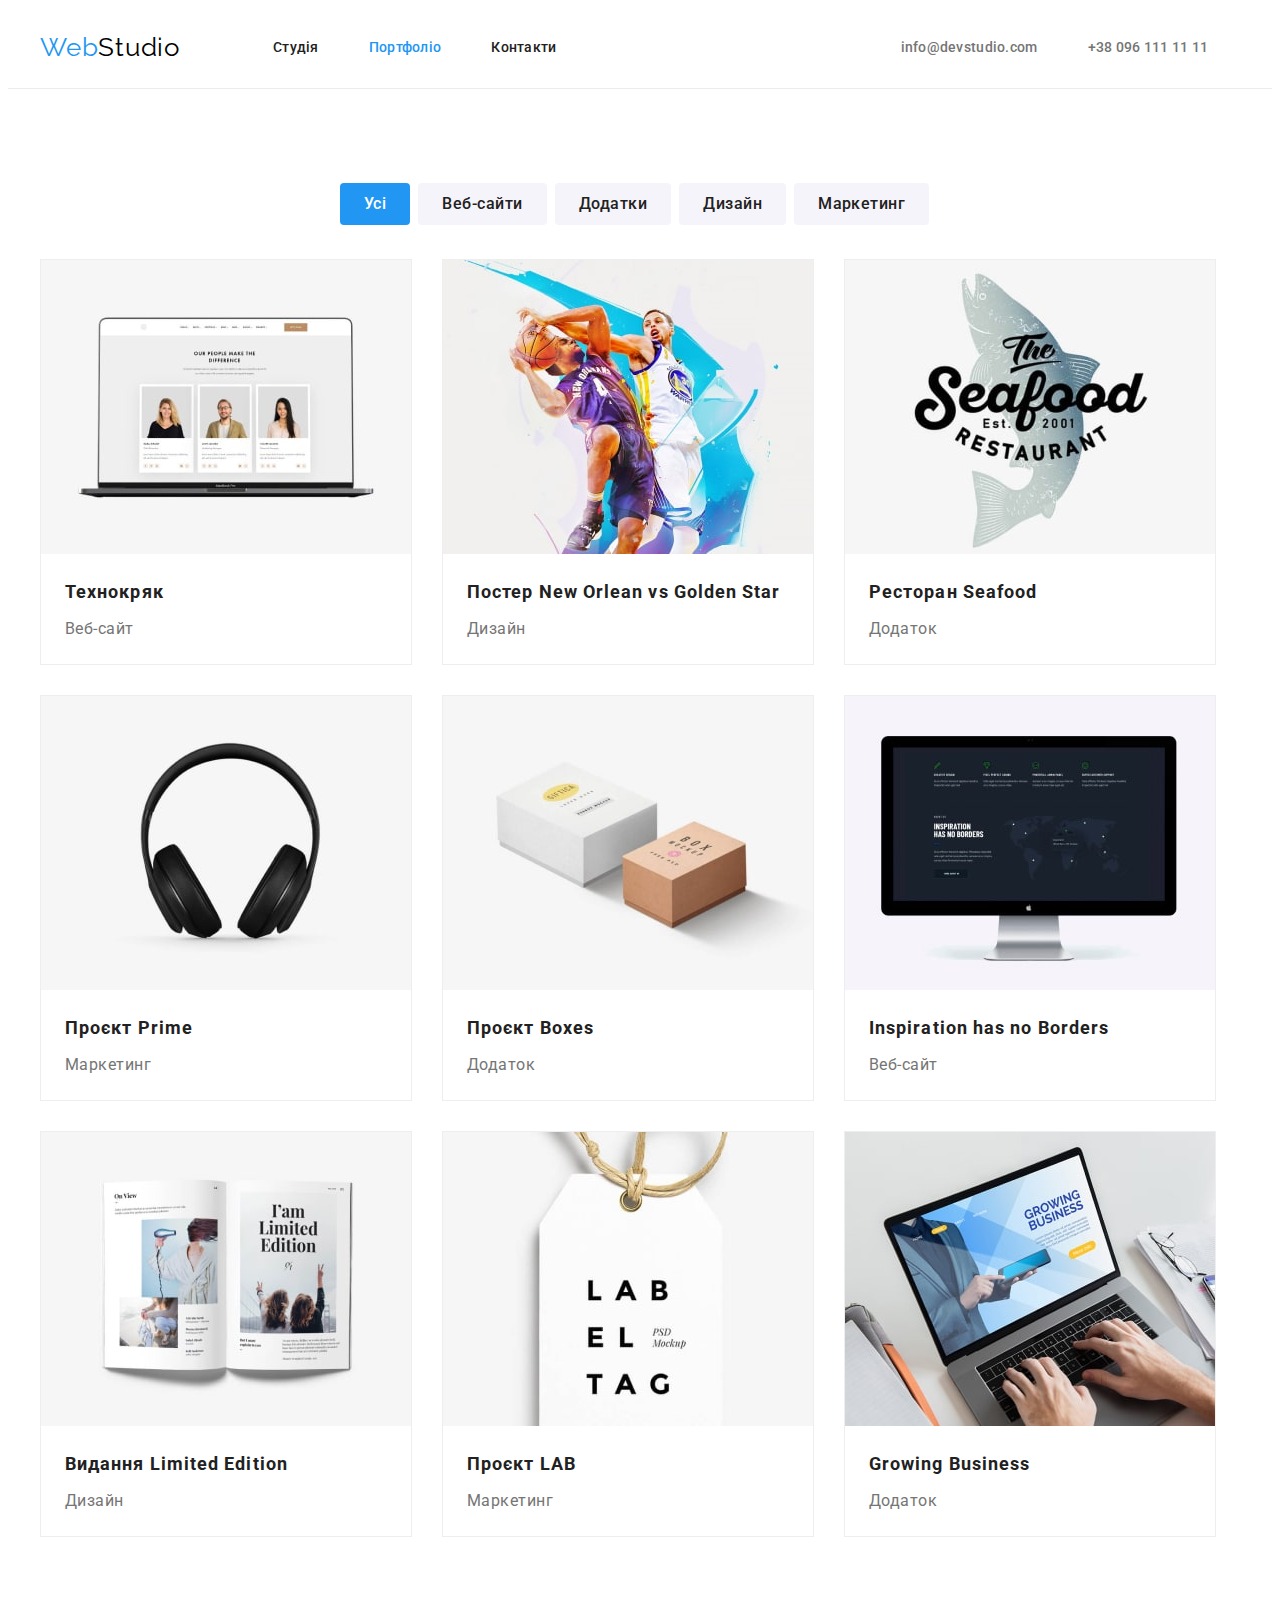
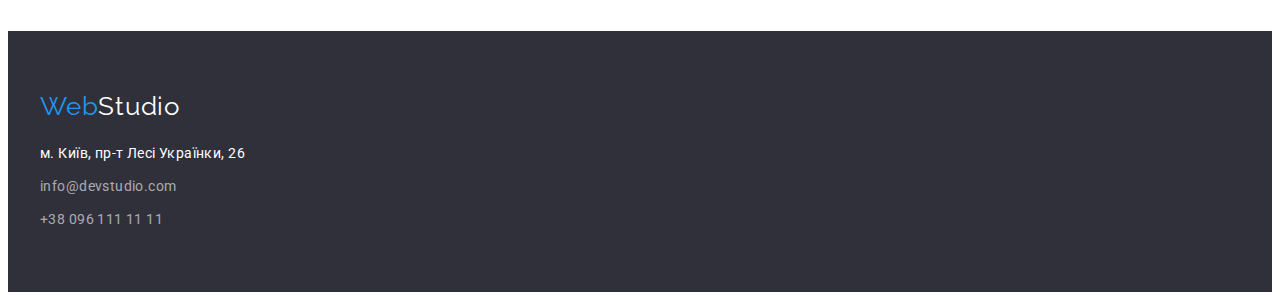
==== commit bcdfd8cf: "finish-hw-3" ====
--- a/portfolio.html
+++ b/portfolio.html
@@ -34,8 +34,8 @@
     <!-- header -->
 
     <header class="header">
-      <div class="container">
-        <nav>
+      <div class="header-container container">
+        <nav class="header-nav">
           <a class="logo link" href="./index.html"
             >Web<span class="logo-header">Studio</span></a
           >
@@ -54,7 +54,7 @@
           </ul>
         </nav>
 
-        <ul class="nav-list list">
+        <ul class="nav-contacts list">
           <li>
             <a href="mailto:info@devstudio.com" class="header-contacts link"
               >info@devstudio.com</a
@@ -73,115 +73,121 @@
 
     <main class="section">
       <section class="filter-buttons">
-        <h1 class="visually-hidden">Buttons</h1>
         <div class="container">
-          <ul class="nav-list list">
-            <li>
+          <h1 class="visually-hidden">Buttons</h1>
+          <ul class="btn-list container list">
+            <li class="btn-item">
               <button class="filter-btn active" type="button">Усі</button>
             </li>
-            <li>
+            <li class="btn-item">
               <button class="filter-btn" type="button">Веб-сайти</button>
             </li>
-            <li><button class="filter-btn" type="button">Додатки</button></li>
-            <li><button class="filter-btn" type="button">Дизайн</button></li>
-            <li><button class="filter-btn" type="button">Маркетинг</button></li>
+            <li class="btn-item">
+              <button class="filter-btn" type="button">Додатки</button>
+            </li>
+            <li class="btn-item">
+              <button class="filter-btn" type="button">Дизайн</button>
+            </li>
+            <li class="btn-item">
+              <button class="filter-btn" type="button">Маркетинг</button>
+            </li>
+          </ul>
+
+          <ul class="portfolio list container">
+            <li class="portfolio-item">
+              <img
+                src="./images/portfolio/portfolio1.jpg"
+                alt="portfolio"
+                width="370"
+                height="294"
+              />
+              <h3 class="filter-title">Технокряк</h3>
+              <p class="filter-info">Веб-сайт</p>
+            </li>
+            <li class="portfolio-item">
+              <img
+                src="./images/portfolio/portfolio2.jpg"
+                alt="portfolio"
+                width="370"
+                height="294"
+              />
+              <h3 lang="en" class="filter-title">
+                Постер New Orlean vs Golden Star
+              </h3>
+              <p class="filter-info">Дизайн</p>
+            </li>
+            <li class="portfolio-item">
+              <img
+                src="./images/portfolio/portfolio3.jpg"
+                alt="portfolio"
+                width="370"
+                height="294"
+              />
+              <h3 lang="en" class="filter-title">Ресторан Seafood</h3>
+              <p class="filter-info">Додаток</p>
+            </li>
+            <li class="portfolio-item">
+              <img
+                src="./images/portfolio/portfolio4.jpg"
+                alt="portfolio"
+                width="370"
+                height="294"
+              />
+              <h3 lang="en" class="filter-title">Проєкт Prime</h3>
+              <p class="filter-info">Маркетинг</p>
+            </li>
+            <li class="portfolio-item">
+              <img
+                src="./images/portfolio/portfolio5.jpg"
+                alt="portfolio"
+                width="370"
+                height="294"
+              />
+              <h3 lang="en" class="filter-title">Проєкт Boxes</h3>
+              <p class="filter-info">Додаток</p>
+            </li>
+            <li class="portfolio-item">
+              <img
+                src="./images/portfolio/portfolio6.jpg"
+                alt="portfolio"
+                width="370"
+                height="294"
+              />
+              <h3 lang="en" class="filter-title">Inspiration has no Borders</h3>
+              <p class="filter-info">Веб-сайт</p>
+            </li>
+            <li class="portfolio-item">
+              <img
+                src="./images/portfolio/portfolio7.jpg"
+                alt="portfolio"
+                width="370"
+                height="294"
+              />
+              <h3 lang="en" class="filter-title">Видання Limited Edition</h3>
+              <p class="filter-info">Дизайн</p>
+            </li>
+            <li class="portfolio-item">
+              <img
+                src="./images/portfolio/portfolio8.jpg"
+                alt="portfolio"
+                width="370"
+                height="294"
+              />
+              <h3 lang="en" class="filter-title">Проєкт LAB</h3>
+              <p class="filter-info">Маркетинг</p>
+            </li>
+            <li class="portfolio-item">
+              <img
+                src="./images/portfolio/portfolio9.jpg"
+                alt="portfolio"
+                width="370"
+                height="294"
+              />
+              <h3 lang="en" class="filter-title">Growing Business</h3>
+              <p class="filter-info">Додаток</p>
+            </li>
           </ul>
         </div>
-
-        <ul class="nav-list list container">
-          <li>
-            <img
-              src="./images/portfolio/portfolio1.jpg"
-              alt="portfolio"
-              width="370"
-              height="294"
-            />
-            <h3 class="filter-title">Технокряк</h3>
-            <p class="filter-info">Веб-сайт</p>
-          </li>
-          <li>
-            <img
-              src="./images/portfolio/portfolio2.jpg"
-              alt="portfolio"
-              width="370"
-              height="294"
-            />
-            <h3 lang="en" class="filter-title">
-              Постер New Orlean vs Golden Star
-            </h3>
-            <p class="filter-info">Дизайн</p>
-          </li>
-          <li>
-            <img
-              src="./images/portfolio/portfolio3.jpg"
-              alt="portfolio"
-              width="370"
-              height="294"
-            />
-            <h3 lang="en" class="filter-title">Ресторан Seafood</h3>
-            <p class="filter-info">Додаток</p>
-          </li>
-          <li>
-            <img
-              src="./images/portfolio/portfolio4.jpg"
-              alt="portfolio"
-              width="370"
-              height="294"
-            />
-            <h3 lang="en" class="filter-title">Проєкт Prime</h3>
-            <p class="filter-info">Маркетинг</p>
-          </li>
-          <li>
-            <img
-              src="./images/portfolio/portfolio5.jpg"
-              alt="portfolio"
-              width="370"
-              height="294"
-            />
-            <h3 lang="en" class="filter-title">Проєкт Boxes</h3>
-            <p class="filter-info">Додаток</p>
-          </li>
-          <li>
-            <img
-              src="./images/portfolio/portfolio6.jpg"
-              alt="portfolio"
-              width="370"
-              height="294"
-            />
-            <h3 lang="en" class="filter-title">Inspiration has no Borders</h3>
-            <p class="filter-info">Веб-сайт</p>
-          </li>
-          <li>
-            <img
-              src="./images/portfolio/portfolio7.jpg"
-              alt="portfolio"
-              width="370"
-              height="294"
-            />
-            <h3 lang="en" class="filter-title">Видання Limited Edition</h3>
-            <p class="filter-info">Дизайн</p>
-          </li>
-          <li>
-            <img
-              src="./images/portfolio/portfolio8.jpg"
-              alt="portfolio"
-              width="370"
-              height="294"
-            />
-            <h3 lang="en" class="filter-title">Проєкт LAB</h3>
-            <p class="filter-info">Маркетинг</p>
-          </li>
-          <li>
-            <img
-              src="./images/portfolio/portfolio9.jpg"
-              alt="portfolio"
-              width="370"
-              height="294"
-            />
-            <h3 lang="en" class="filter-title">Growing Business</h3>
-            <p class="filter-info">Додаток</p>
-          </li>
-        </ul>
       </section>
     </main>
 
@@ -189,12 +195,12 @@
 
     <footer class="footer">
       <div class="container">
-        <a class="logo link" href="./index.html"
+        <a class="footer-logo link" href="./index.html"
           >Web<span class="logo-footer">Studio</span></a
         >
         <address style="font-style: normal">
-          <ul class="nav-list list">
-            <li>
+          <ul class="footer-nav-list list">
+            <li class="footer-item">
               <a
                 class="footer-address link"
                 href="https://goo.gl/maps/vNX5dQd5ckoSvN4Q9"
@@ -204,13 +210,13 @@
               >
             </li>
 
-            <li>
+            <li class="footer-item">
               <a href="mailto:info@devstudio.com" class="footer-contacts link"
                 >info@devstudio.com</a
               >
             </li>
 
-            <li>
+            <li class="footer-item-1">
               <a href="tel:+380961111111" class="footer-contacts link"
                 >+38 096 111 11 11</a
               >
--- a/css/styles.css
+++ b/css/styles.css
@@ -83,6 +83,7 @@
 
 .header {
   background-color: var(--hat-color);
+  border-bottom: 1px solid #ececec;
 }
 
 .logo {
@@ -216,13 +217,33 @@
   color: var(--feature-color);
 }
 
+/* -------------activity----------- */
+
+.activity-list {
+  gap: 30px;
+}
+
 /* ----------team---------- */
 
 .team {
-  background-color: #F5F4FA;;
+  background-color: #f5f4fa;
+}
+
+.team-list {
+  gap: 30px;
+}
+
+.team-item {
+  text-align: center;
+  background-color: var(--hat-color);
+  box-shadow: 0px 1px 3px rgba(0, 0, 0, 0.12), 0px 1px 1px rgba(0, 0, 0, 0.14),
+    0px 2px 1px rgba(0, 0, 0, 0.2);
+  border-radius: 0px 0px 4px 4px;
 }
 
 .team-name {
+  margin-top: 30px;
+  margin-bottom: 10px;
   font-weight: 500;
   font-size: 16px;
   line-height: 1.18;
@@ -230,6 +251,7 @@
 }
 
 .team-position {
+  margin-bottom: 30px;
   font-size: 16px;
   line-height: 1.18;
   letter-spacing: 0.03em;
@@ -248,28 +270,31 @@
   font-size: 26px;
   line-height: 1.19;
   letter-spacing: 0.03em;
-  margin-top: 60px;
+  padding-top: 60px;
+  display: flex;
   margin-bottom: 20px;
   color: var(--attention-color);
 }
 
-/* .footer .container {
-  padding-top: 60px;
+.logo-footer {
+  color: var(--hat-color);
+}
+
+.footer-item {
+  display: flex;
+  margin-bottom: 9px;
+}
+
+/* Я щось тут не зрозумів як правельно зробити нижній падінг */
+.footer-item-1 {
   padding-bottom: 60px;
-} */
-
-.logo-footer {
-  color: var(--hat-color);
-}
+}
+/* Я щось тут не зрозумів як правельно зробити нижній падінг */
 
 .footer-address {
   line-height: 1.71;
   letter-spacing: 0.03em;
   color: var(--hat-color);
-}
-
-.footer-nav-list {
-  column-gap: 9px;
 }
 
 .footer-contacts {
@@ -285,8 +310,6 @@
   color: var(--attention-color);
 }
 
-/* ----------footer---------- */
-
 /* ----------portfolio-html---------- */
 
 .filter-btn {
@@ -297,18 +320,34 @@
   text-align: center;
   letter-spacing: 0.03em;
   cursor: pointer;
+  padding: 6px 22px;
   color: var(--text-color);
   background-color: #f5f4fa;
   border-radius: 4px;
   border-color: transparent;
 }
 
+.filter-btn.active {
+  background-color: var(--attention-color);
+  color: var(--hat-color);
+}
+
 .filter-btn:hover,
 .filter-btn:focus {
   background-color: var(--attention-color);
   color: var(--hat-color);
 }
+
+.btn-list {
+  padding-left: 300px;
+  padding-bottom: 34px;
+  display: flex;
+  align-items: center;
+  gap: 8px;
+}
+
 .filter-title {
+  padding: 20px 24px 4px 24px;
   font-size: 18px;
   line-height: 2;
 
@@ -316,6 +355,7 @@
 }
 
 .filter-info {
+  padding: 0px 24px 20px 24px;
   font-size: 16px;
   line-height: 1.88;
 
@@ -324,7 +364,20 @@
   color: var(--feature-color);
 }
 
-.filter-btn.active {
-  background-color: var(--attention-color);
-  color: var(--hat-color);
-}
+.portfolio {
+  display: flex;
+  flex-wrap: wrap;
+  gap: 30px;
+  padding: 0;
+  list-style: none;
+}
+
+.portfolio-item {
+  width: 370px;
+  height: 404px;
+  left: 215px;
+  top: 262px;
+
+  background-color: var(--hat-color);
+  border: 1px solid #eeeeee;
+}
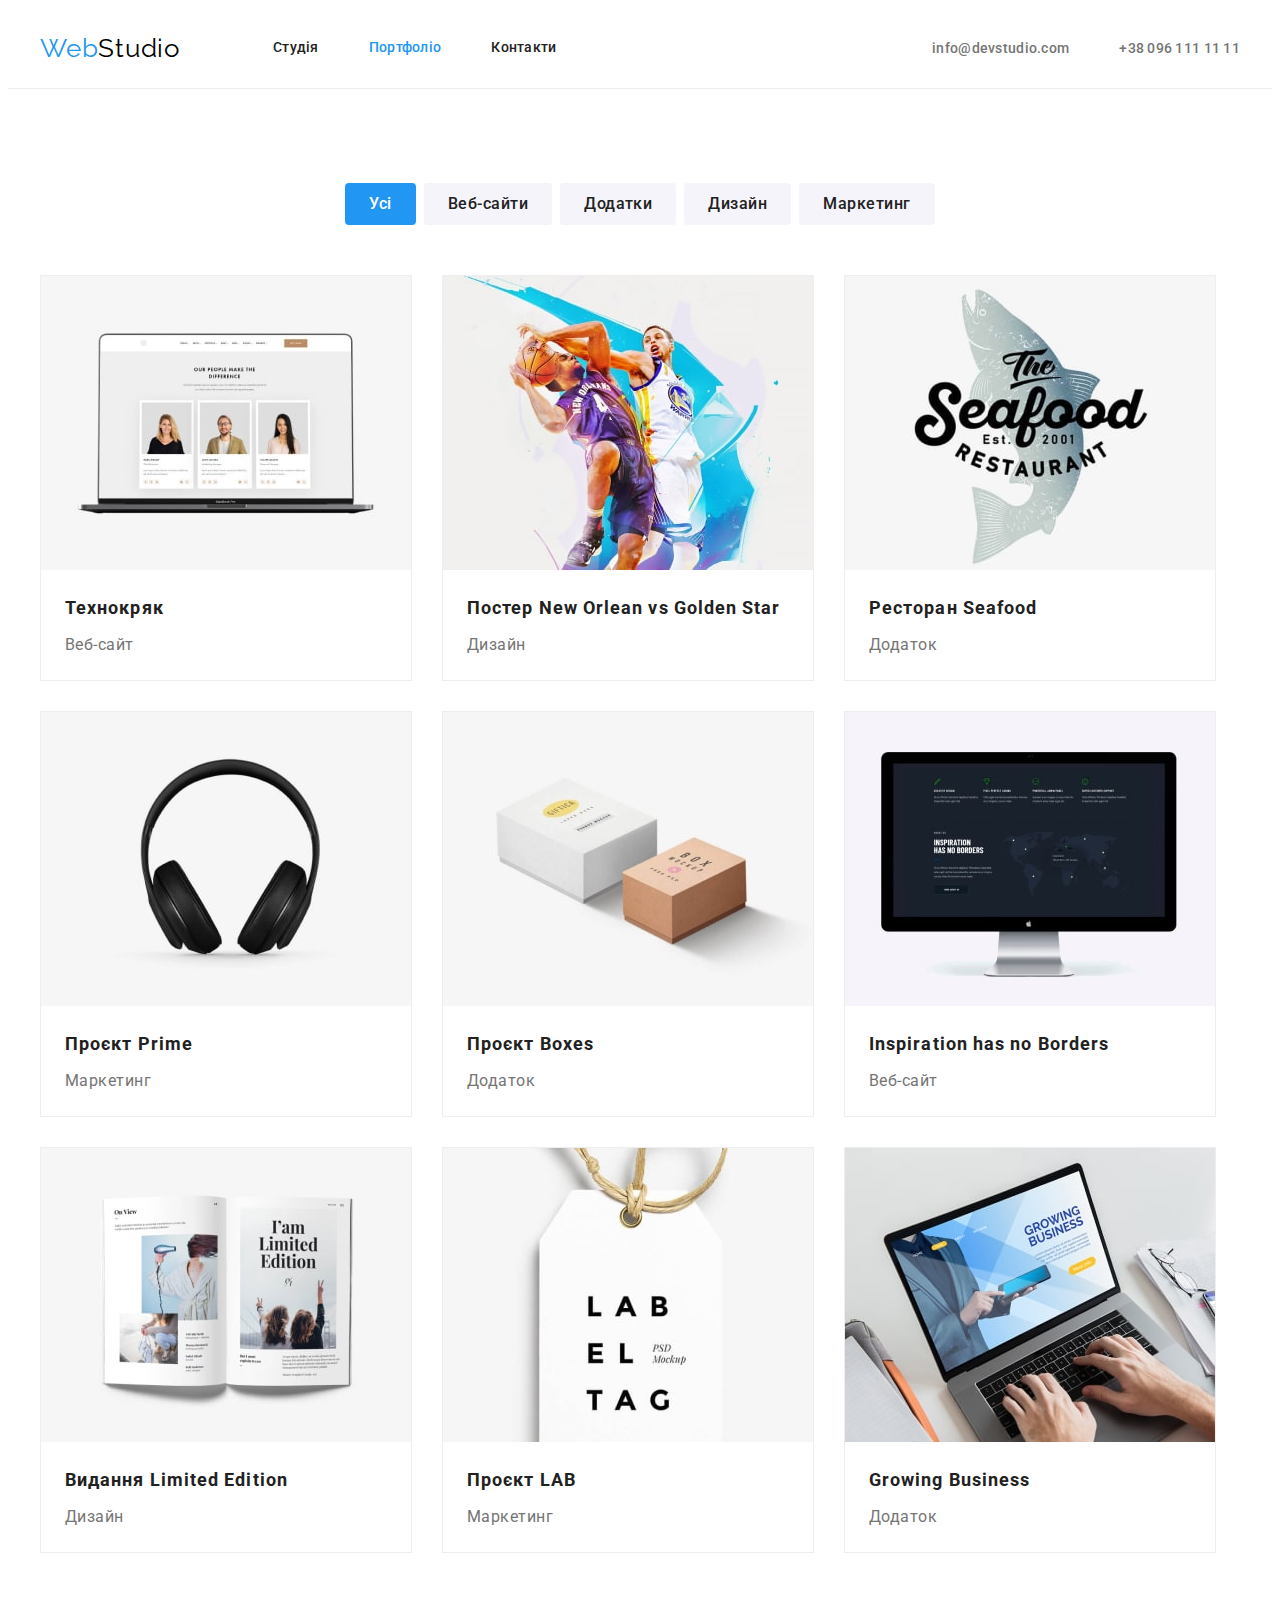
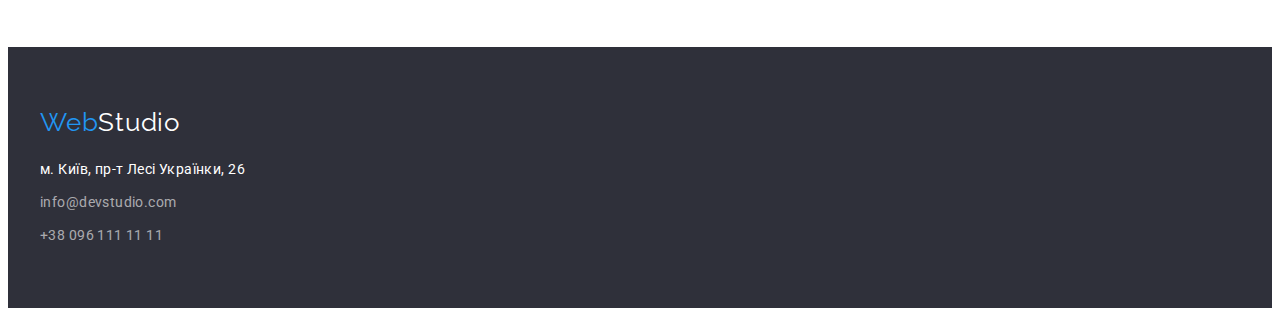
==== commit a0d6633f: "correct-portfolio" ====
--- a/portfolio.html
+++ b/portfolio.html
@@ -71,11 +71,11 @@
 
     <!-- main -->
 
-    <main class="section">
-      <section class="filter-buttons">
+    <main>
+      <section class="filter-buttons section">
         <div class="container">
           <h1 class="visually-hidden">Buttons</h1>
-          <ul class="btn-list container list">
+          <ul class="btn-list list">
             <li class="btn-item">
               <button class="filter-btn active" type="button">Усі</button>
             </li>
@@ -93,7 +93,7 @@
             </li>
           </ul>
 
-          <ul class="portfolio list container">
+          <ul class="portfolio list">
             <li class="portfolio-item">
               <img
                 src="./images/portfolio/portfolio1.jpg"
@@ -216,7 +216,7 @@
               >
             </li>
 
-            <li class="footer-item-1">
+            <li class="footer-item">
               <a href="tel:+380961111111" class="footer-contacts link"
                 >+38 096 111 11 11</a
               >
--- a/css/styles.css
+++ b/css/styles.css
@@ -82,7 +82,6 @@
 /* ----------header---------- */
 
 .header {
-  background-color: var(--hat-color);
   border-bottom: 1px solid #ececec;
 }
 
@@ -100,6 +99,7 @@
 }
 
 .nav-link {
+  display: block;
   font-weight: 500;
   line-height: 1.14;
   letter-spacing: 0.02em;
@@ -119,20 +119,18 @@
 .header-container {
   display: flex;
   align-items: center;
-  padding-top: 24px;
-  padding-bottom: 25px;
 }
 
 .header-nav {
   display: flex;
   align-items: center;
+  margin-right: auto;
 }
 
 .nav-list {
   display: flex;
   align-items: center;
   gap: 50px;
-  margin-right: 344px;
 }
 
 .nav-contacts {
@@ -155,8 +153,8 @@
 /* -------------hero----------- */
 
 .hero {
-  background: var(--background-section);
-  padding: 200px;
+  background-color: var(--background-section);
+  padding: 200px 0;
   text-align: center;
 }
 .hero-title {
@@ -165,8 +163,9 @@
   font-size: 44px;
   line-height: 1.36;
   letter-spacing: 0.06em;
-  padding-left: 215px;
-  padding-right: 215px;
+  width: 696px;
+  margin-left: auto;
+  margin-right: auto;
   text-transform: uppercase;
   color: var(--hat-color);
 }
@@ -194,7 +193,7 @@
 /* -------------about----------- */
 
 .about {
-  padding-top: 94px;
+  padding-bottom: 0;
 }
 
 .about-list {
@@ -202,7 +201,12 @@
   gap: 30px;
 }
 
+.about-item {
+  width: 270px;
+}
+
 .about-title {
+  font-size: 14px;
   margin-bottom: 10px;
   line-height: 16px;
   letter-spacing: 0.03em;
@@ -234,6 +238,7 @@
 }
 
 .team-item {
+  padding-bottom: 30px;
   text-align: center;
   background-color: var(--hat-color);
   box-shadow: 0px 1px 3px rgba(0, 0, 0, 0.12), 0px 1px 1px rgba(0, 0, 0, 0.14),
@@ -251,7 +256,7 @@
 }
 
 .team-position {
-  margin-bottom: 30px;
+  margin-bottom: 0;
   font-size: 16px;
   line-height: 1.18;
   letter-spacing: 0.03em;
@@ -262,6 +267,7 @@
 /* ----------footer---------- */
 
 .footer {
+  padding: 60px 0;
   background-color: var(--background-section);
 }
 
@@ -270,8 +276,7 @@
   font-size: 26px;
   line-height: 1.19;
   letter-spacing: 0.03em;
-  padding-top: 60px;
-  display: flex;
+  display: block;
   margin-bottom: 20px;
   color: var(--attention-color);
 }
@@ -281,15 +286,12 @@
 }
 
 .footer-item {
-  display: flex;
   margin-bottom: 9px;
 }
 
-/* Я щось тут не зрозумів як правельно зробити нижній падінг */
-.footer-item-1 {
-  padding-bottom: 60px;
-}
-/* Я щось тут не зрозумів як правельно зробити нижній падінг */
+.footer-item:last-child {
+  margin-bottom: 0;
+}
 
 .footer-address {
   line-height: 1.71;
@@ -339,19 +341,20 @@
 }
 
 .btn-list {
-  padding-left: 300px;
-  padding-bottom: 34px;
-  display: flex;
-  align-items: center;
+  display: flex;
+  align-items: center;
+  justify-content: center;
   gap: 8px;
+  margin-bottom: 50px;
+  padding: 0;
 }
 
 .filter-title {
-  padding: 20px 24px 4px 24px;
+  padding: 20px 24px 0 24px;
   font-size: 18px;
   line-height: 2;
-
   letter-spacing: 0.06em;
+  margin-bottom: 4px;
 }
 
 .filter-info {
@@ -374,10 +377,6 @@
 
 .portfolio-item {
   width: 370px;
-  height: 404px;
-  left: 215px;
-  top: 262px;
-
   background-color: var(--hat-color);
   border: 1px solid #eeeeee;
 }
